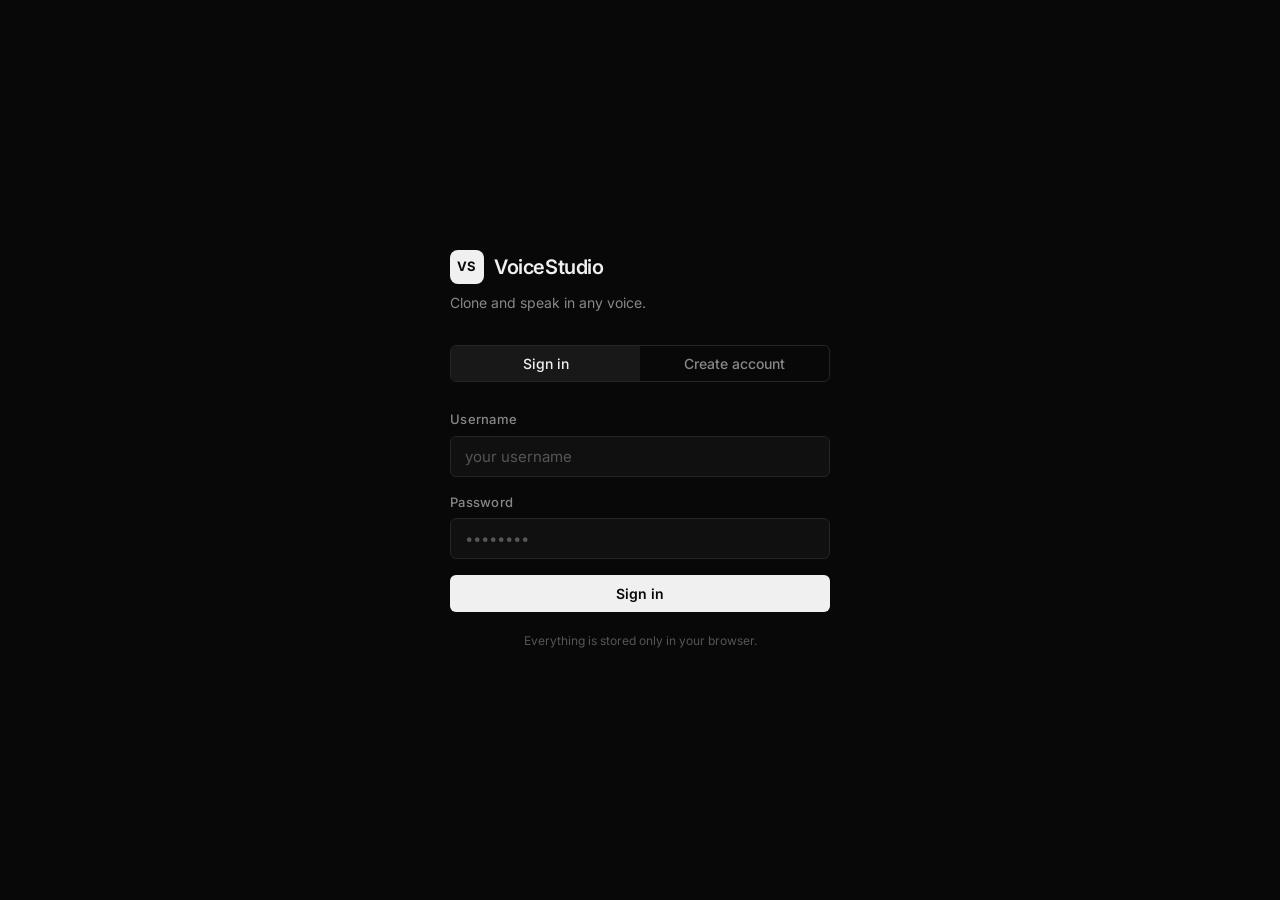
==== index.html @ bd41e468 "Rewrite as zero-install static site (pure browser, no server) - Remove entire Python backend (Flask," ====
<!DOCTYPE html>
<html lang="en">
<head>
  <meta charset="UTF-8" />
  <meta name="viewport" content="width=device-width, initial-scale=1.0" />
  <title>VoiceStudio</title>
  <link rel="preconnect" href="https://fonts.googleapis.com" />
  <link href="https://fonts.googleapis.com/css2?family=Inter:wght@300;400;500;600&display=swap" rel="stylesheet" />
  <link rel="stylesheet" href="static/css/style.css" />
</head>
<body>

<!-- ── Auth ─────────────────────────────────────────────────────────────────── -->
<div id="view-auth" class="view active">
  <div class="auth-wrap">
    <div class="auth-logo">
      <span class="logo-mark">VS</span>
      <span class="logo-text">VoiceStudio</span>
    </div>
    <p class="auth-sub">Clone and speak in any voice.</p>
    <div class="tab-row">
      <button class="tab active" data-tab="login">Sign in</button>
      <button class="tab" data-tab="register">Create account</button>
    </div>
    <form id="form-auth" autocomplete="off" novalidate>
      <div class="field">
        <label for="auth-username">Username</label>
        <input id="auth-username" type="text" placeholder="your username" autocomplete="username" />
      </div>
      <div class="field">
        <label for="auth-password">Password</label>
        <input id="auth-password" type="password" placeholder="••••••••" autocomplete="current-password" />
      </div>
      <div id="auth-error" class="error-msg hidden"></div>
      <button type="submit" id="auth-submit" class="btn-primary full">Sign in</button>
    </form>
    <p class="auth-note">Everything is stored only in your browser.</p>
  </div>
</div>

<!-- ── Dashboard ─────────────────────────────────────────────────────────────── -->
<div id="view-dashboard" class="view">
  <header class="app-header">
    <div class="header-logo">
      <span class="logo-mark">VS</span>
      <span class="logo-text">VoiceStudio</span>
    </div>
    <div class="header-right">
      <span id="header-username" class="header-user"></span>
      <button id="btn-settings" class="btn-icon" title="API Keys">
        <svg viewBox="0 0 24 24" fill="none" stroke="currentColor" stroke-width="1.5">
          <circle cx="12" cy="12" r="3"/>
          <path d="M19.4 15a1.65 1.65 0 0 0 .33 1.82l.06.06a2 2 0 0 1-2.83 2.83l-.06-.06a1.65 1.65 0 0 0-1.82-.33 1.65 1.65 0 0 0-1 1.51V21a2 2 0 0 1-4 0v-.09A1.65 1.65 0 0 0 9 19.4a1.65 1.65 0 0 0-1.82.33l-.06.06a2 2 0 0 1-2.83-2.83l.06-.06A1.65 1.65 0 0 0 4.68 15a1.65 1.65 0 0 0-1.51-1H3a2 2 0 0 1 0-4h.09A1.65 1.65 0 0 0 4.6 9a1.65 1.65 0 0 0-.33-1.82l-.06-.06a2 2 0 0 1 2.83-2.83l.06.06A1.65 1.65 0 0 0 9 4.68a1.65 1.65 0 0 0 1-1.51V3a2 2 0 0 1 4 0v.09a1.65 1.65 0 0 0 1 1.51 1.65 1.65 0 0 0 1.82-.33l.06-.06a2 2 0 0 1 2.83 2.83l-.06.06A1.65 1.65 0 0 0 19.4 9a1.65 1.65 0 0 0 1.51 1H21a2 2 0 0 1 0 4h-.09a1.65 1.65 0 0 0-1.51 1z"/>
        </svg>
      </button>
      <button id="btn-logout" class="btn-ghost">Sign out</button>
    </div>
  </header>
  <main class="dashboard-main">
    <div class="section-header">
      <h1>Your Voices</h1>
      <div id="provider-badges" class="provider-badges"></div>
    </div>
    <div id="no-keys-banner" class="no-keys-banner hidden">
      No API keys set up yet. <button id="btn-banner-settings" class="inline-link">Add keys →</button>
    </div>
    <div id="voice-grid" class="voice-grid"></div>
  </main>
</div>

<!-- ── Settings ───────────────────────────────────────────────────────────────── -->
<div id="view-settings" class="view">
  <header class="app-header">
    <button id="settings-back" class="btn-icon">
      <svg viewBox="0 0 24 24" fill="none" stroke="currentColor" stroke-width="2">
        <polyline points="15 18 9 12 15 6"/>
      </svg>
    </button>
    <div class="header-title">
      <span class="view-title">API Keys</span>
      <span class="view-subtitle">Stored locally in your browser only</span>
    </div>
  </header>
  <main class="settings-main">
    <p class="settings-intro">Add keys for as many providers as you like. Synthesis rotates between them automatically so free tiers last much longer. All free tiers — no card needed to start.</p>

    <div class="settings-section">
      <div class="settings-provider-head">
        <div>
          <h3>ElevenLabs</h3>
          <p class="settings-free">10,000 characters / month free</p>
        </div>
        <a href="https://elevenlabs.io" target="_blank" rel="noopener" class="settings-signup">Sign up free →</a>
      </div>
      <div class="field">
        <label>API Key <span class="key-path">Profile → API Keys</span></label>
        <div class="key-row">
          <input type="password" id="key-elevenlabs" placeholder="sk_…" autocomplete="off" />
          <button class="btn-reveal" data-for="key-elevenlabs">Show</button>
        </div>
      </div>
    </div>

    <div class="settings-section">
      <div class="settings-provider-head">
        <div>
          <h3>Play.ht</h3>
          <p class="settings-free">12,500 words / month free</p>
        </div>
        <a href="https://play.ht" target="_blank" rel="noopener" class="settings-signup">Sign up free →</a>
      </div>
      <div class="field">
        <label>Secret Key <span class="key-path">Dashboard → API Access</span></label>
        <div class="key-row">
          <input type="password" id="key-playht-secret" placeholder="your secret key" autocomplete="off" />
          <button class="btn-reveal" data-for="key-playht-secret">Show</button>
        </div>
      </div>
      <div class="field">
        <label>User ID</label>
        <input type="text" id="key-playht-user" placeholder="your user id" autocomplete="off" />
      </div>
    </div>

    <div class="settings-section">
      <div class="settings-provider-head">
        <div>
          <h3>Cartesia</h3>
          <p class="settings-free">$5 credit / month free</p>
        </div>
        <a href="https://cartesia.ai" target="_blank" rel="noopener" class="settings-signup">Sign up free →</a>
      </div>
      <div class="field">
        <label>API Key <span class="key-path">Dashboard → API Keys</span></label>
        <div class="key-row">
          <input type="password" id="key-cartesia" placeholder="your api key" autocomplete="off" />
          <button class="btn-reveal" data-for="key-cartesia">Show</button>
        </div>
      </div>
    </div>

    <div class="settings-section">
      <div class="settings-provider-head">
        <div>
          <h3>LMNT</h3>
          <p class="settings-free">500 utterances / month free</p>
        </div>
        <a href="https://lmnt.com" target="_blank" rel="noopener" class="settings-signup">Sign up free →</a>
      </div>
      <div class="field">
        <label>API Key <span class="key-path">Dashboard → API Key</span></label>
        <div class="key-row">
          <input type="password" id="key-lmnt" placeholder="your api key" autocomplete="off" />
          <button class="btn-reveal" data-for="key-lmnt">Show</button>
        </div>
      </div>
    </div>

    <button id="btn-save-keys" class="btn-primary large">Save Keys</button>
  </main>
</div>

<!-- ── Create voice modal ─────────────────────────────────────────────────────── -->
<div id="modal-create" class="modal-overlay hidden">
  <div class="modal-box">
    <h2>New Voice</h2>
    <p class="modal-sub">Give your voice a name and choose how to train it.</p>
    <div class="field">
      <label for="new-voice-name">Voice name</label>
      <input id="new-voice-name" type="text" placeholder="e.g. My Voice, John, Narrator…" maxlength="100" />
    </div>
    <div class="source-grid">
      <button class="source-btn active" data-source="microphone">
        <svg viewBox="0 0 24 24" fill="none" stroke="currentColor" stroke-width="1.5">
          <path d="M12 1a3 3 0 0 0-3 3v8a3 3 0 0 0 6 0V4a3 3 0 0 0-3-3z"/>
          <path d="M19 10v2a7 7 0 0 1-14 0v-2M12 19v4M8 23h8"/>
        </svg>
        <span>Microphone</span>
        <small>Record yourself</small>
      </button>
      <button class="source-btn" data-source="upload">
        <svg viewBox="0 0 24 24" fill="none" stroke="currentColor" stroke-width="1.5">
          <path d="M21 15v4a2 2 0 0 1-2 2H5a2 2 0 0 1-2-2v-4"/>
          <polyline points="17 8 12 3 7 8"/><line x1="12" y1="3" x2="12" y2="15"/>
        </svg>
        <span>Upload File</span>
        <small>MP3, WAV, M4A…</small>
      </button>
      <button class="source-btn" data-source="youtube">
        <svg viewBox="0 0 24 24" fill="none" stroke="currentColor" stroke-width="1.5">
          <rect x="2" y="7" width="20" height="15" rx="2" ry="2"/>
          <polyline points="17 2 12 7 7 2"/>
        </svg>
        <span>YouTube</span>
        <small>Paste a URL</small>
      </button>
    </div>
    <div id="panel-upload" class="source-panel hidden">
      <label class="file-drop">
        <input type="file" id="upload-file-input" accept="audio/*,video/*" />
        <span>Drop audio file here or click to browse</span>
      </label>
    </div>
    <div id="panel-youtube" class="source-panel hidden">
      <div class="field">
        <label for="yt-url">YouTube URL</label>
        <input id="yt-url" type="url" placeholder="https://youtube.com/watch?v=…" />
      </div>
    </div>
    <div id="create-error" class="error-msg hidden"></div>
    <div class="modal-actions">
      <button id="btn-create-cancel" class="btn-ghost">Cancel</button>
      <button id="btn-create-confirm" class="btn-primary">Create &amp; Train</button>
    </div>
  </div>
</div>

<!-- ── Train view ─────────────────────────────────────────────────────────────── -->
<div id="view-train" class="view">
  <header class="app-header">
    <button id="train-back" class="btn-icon">
      <svg viewBox="0 0 24 24" fill="none" stroke="currentColor" stroke-width="2">
        <polyline points="15 18 9 12 15 6"/>
      </svg>
    </button>
    <div class="header-title">
      <span id="train-voice-name" class="view-title"></span>
      <span id="train-mode-label" class="view-subtitle"></span>
    </div>
    <button id="btn-train-done" class="btn-ghost hidden">Done improving</button>
  </header>
  <main class="train-main">
    <div id="train-intro" class="train-intro">
      <h2>Read each sentence aloud</h2>
      <p>Speak naturally at a comfortable pace. The more clearly you read, the better your voice will sound.</p>
      <button id="btn-start-train" class="btn-primary large">Start Recording</button>
    </div>
    <div id="train-session" class="hidden">
      <div class="train-progress-row">
        <span id="train-counter" class="train-counter"></span>
        <div class="progress-bar-wrap">
          <div id="train-progress" class="progress-bar-fill"></div>
        </div>
      </div>
      <div class="sentence-card">
        <p id="train-sentence" class="sentence-text"></p>
      </div>
      <canvas id="waveform-canvas" class="waveform" width="600" height="80"></canvas>
      <div class="record-controls">
        <button id="btn-record" class="record-btn">
          <span class="record-icon"></span>
        </button>
        <span id="record-label" class="record-label">Press to record</span>
      </div>
      <div class="train-nav">
        <button id="btn-skip" class="btn-ghost small">Skip</button>
        <div id="train-quality" class="quality-badge"></div>
      </div>
    </div>
    <div id="train-complete" class="train-complete hidden">
      <div class="complete-icon">✓</div>
      <h2>Voice ready</h2>
      <p id="train-complete-sub"></p>
      <div class="complete-actions">
        <button id="btn-go-speak" class="btn-primary large">Start Speaking</button>
        <button id="btn-continue-from-complete" class="btn-ghost">Keep improving</button>
      </div>
    </div>
  </main>
</div>

<!-- ── Speak view ─────────────────────────────────────────────────────────────── -->
<div id="view-speak" class="view">
  <header class="app-header">
    <button id="speak-back" class="btn-icon">
      <svg viewBox="0 0 24 24" fill="none" stroke="currentColor" stroke-width="2">
        <polyline points="15 18 9 12 15 6"/>
      </svg>
    </button>
    <div class="header-title">
      <span id="speak-voice-name" class="view-title"></span>
      <span id="speak-voice-stats" class="view-subtitle"></span>
    </div>
    <button id="btn-continue-training" class="btn-ghost small">Continue training</button>
  </header>
  <main class="speak-main">
    <div class="speak-form">
      <label for="speak-text" class="speak-label">What should this voice say?</label>
      <textarea id="speak-text" class="speak-textarea" placeholder="Type anything here…" maxlength="1500" rows="6"></textarea>
      <div class="speak-meta">
        <span id="char-count" class="char-count">0 / 1500</span>
      </div>
    </div>
    <div id="speak-error" class="error-msg hidden"></div>
    <button id="btn-generate" class="btn-primary large">
      <span id="generate-label">Generate Speech</span>
      <span id="generate-spinner" class="spinner hidden"></span>
    </button>
    <div id="audio-section" class="audio-section hidden">
      <audio id="audio-player" controls></audio>
      <button id="btn-download" class="btn-ghost small">
        <svg viewBox="0 0 24 24" fill="none" stroke="currentColor" stroke-width="1.5" width="16" height="16">
          <path d="M21 15v4a2 2 0 0 1-2 2H5a2 2 0 0 1-2-2v-4"/>
          <polyline points="7 10 12 15 17 10"/>
          <line x1="12" y1="15" x2="12" y2="3"/>
        </svg>
        Save audio
      </button>
    </div>
  </main>
</div>

<!-- ── Toast ─────────────────────────────────────────────────────────────────── -->
<div id="toast" class="toast hidden"></div>

<script src="static/js/app.js"></script>
</body>
</html>
---- static/css/style.css ----
/* ── Reset & base ──────────────────────────────────────────────────────────── */
*, *::before, *::after { box-sizing: border-box; margin: 0; padding: 0; }

:root {
  --bg:        #080808;
  --bg-2:      #101010;
  --bg-3:      #181818;
  --bg-4:      #202020;
  --border:    #252525;
  --border-2:  #333333;
  --text:      #f0f0f0;
  --text-2:    #888888;
  --text-3:    #555555;
  --accent:    #ffffff;
  --danger:    #ff4d4d;
  --success:   #3ddc84;
  --warn:      #f5a623;
  --radius:    10px;
  --radius-sm: 6px;
  --shadow:    0 4px 24px rgba(0,0,0,.5);
  --font: 'Inter', system-ui, -apple-system, sans-serif;
}

html, body {
  height: 100%;
  background: var(--bg);
  color: var(--text);
  font-family: var(--font);
  font-size: 15px;
  line-height: 1.5;
  -webkit-font-smoothing: antialiased;
}

/* ── Views ─────────────────────────────────────────────────────────────────── */
.view { display: none; min-height: 100vh; animation: fade-in .2s ease; }
.view.active { display: flex; flex-direction: column; }

@keyframes fade-in {
  from { opacity: 0; transform: translateY(6px); }
  to   { opacity: 1; transform: none; }
}

/* ── Auth ─────────────────────────────────────────────────────────────────── */
#view-auth { align-items: center; justify-content: center; padding: 24px; }

.auth-wrap { width: 100%; max-width: 380px; }

.auth-logo {
  display: flex; align-items: center; gap: 10px; margin-bottom: 8px;
}
.logo-mark {
  display: inline-flex; align-items: center; justify-content: center;
  width: 34px; height: 34px; background: var(--text); color: var(--bg);
  font-weight: 700; font-size: 13px; border-radius: 8px; letter-spacing: .04em;
}
.logo-text { font-size: 20px; font-weight: 600; letter-spacing: -.02em; }
.auth-sub  { color: var(--text-2); font-size: 14px; margin-bottom: 32px; }
.auth-note { font-size: 12px; color: var(--text-3); text-align: center; margin-top: 20px; }

.tab-row {
  display: flex; border: 1px solid var(--border); border-radius: var(--radius-sm);
  overflow: hidden; margin-bottom: 28px;
}
.tab {
  flex: 1; padding: 9px 0; background: transparent; border: none;
  color: var(--text-2); font-family: var(--font); font-size: 14px; font-weight: 500;
  cursor: pointer; transition: background .15s, color .15s;
}
.tab.active { background: var(--bg-3); color: var(--text); }
.tab:hover:not(.active) { background: var(--bg-2); }

/* ── Fields ────────────────────────────────────────────────────────────────── */
.field { display: flex; flex-direction: column; gap: 6px; margin-bottom: 16px; }

.field label {
  font-size: 13px; font-weight: 500; color: var(--text-2); letter-spacing: .02em;
}

input[type="text"], input[type="password"], input[type="url"], textarea {
  background: var(--bg-2); border: 1px solid var(--border); border-radius: var(--radius-sm);
  color: var(--text); font-family: var(--font); font-size: 15px;
  padding: 10px 14px; outline: none; transition: border-color .15s; width: 100%;
}
input:focus, textarea:focus { border-color: var(--border-2); }
input::placeholder, textarea::placeholder { color: var(--text-3); }

/* ── Buttons ────────────────────────────────────────────────────────────────── */
.btn-primary {
  display: inline-flex; align-items: center; justify-content: center; gap: 8px;
  background: var(--text); color: var(--bg); border: none; border-radius: var(--radius-sm);
  font-family: var(--font); font-size: 14px; font-weight: 600; padding: 10px 22px;
  cursor: pointer; transition: opacity .15s, transform .1s; letter-spacing: .01em;
}
.btn-primary:hover  { opacity: .88; }
.btn-primary:active { transform: scale(.98); }
.btn-primary.full   { width: 100%; }
.btn-primary.large  { padding: 13px 32px; font-size: 15px; border-radius: var(--radius); }
.btn-primary:disabled { opacity: .4; cursor: not-allowed; transform: none; }

.btn-ghost {
  display: inline-flex; align-items: center; gap: 6px;
  background: transparent; border: 1px solid var(--border);
  border-radius: var(--radius-sm); color: var(--text-2);
  font-family: var(--font); font-size: 14px; font-weight: 500;
  padding: 8px 16px; cursor: pointer; transition: border-color .15s, color .15s;
}
.btn-ghost:hover { border-color: var(--border-2); color: var(--text); }
.btn-ghost.small  { padding: 6px 12px; font-size: 13px; }

.btn-icon {
  background: transparent; border: none; color: var(--text-2); cursor: pointer;
  padding: 6px; border-radius: var(--radius-sm); display: flex; align-items: center;
  transition: color .15s;
}
.btn-icon:hover { color: var(--text); }
.btn-icon svg { width: 20px; height: 20px; }

.inline-link {
  background: none; border: none; color: var(--text); font-size: inherit;
  cursor: pointer; text-decoration: underline; padding: 0;
}

/* ── Errors ─────────────────────────────────────────────────────────────────── */
.error-msg {
  background: rgba(255,77,77,.1); border: 1px solid rgba(255,77,77,.25);
  border-radius: var(--radius-sm); color: var(--danger);
  font-size: 13px; padding: 10px 14px; margin-bottom: 14px;
}
.hidden { display: none !important; }

/* ── App header ─────────────────────────────────────────────────────────────── */
.app-header {
  display: flex; align-items: center; gap: 12px; padding: 16px 28px;
  border-bottom: 1px solid var(--border); background: var(--bg);
  position: sticky; top: 0; z-index: 10;
}
.header-logo { display: flex; align-items: center; gap: 8px; flex: 1; }
.header-right { display: flex; align-items: center; gap: 14px; }
.header-user  { font-size: 13px; color: var(--text-2); }
.header-title { flex: 1; display: flex; flex-direction: column; gap: 2px; }
.view-title    { font-size: 15px; font-weight: 600; }
.view-subtitle { font-size: 12px; color: var(--text-2); }

/* ── Dashboard ─────────────────────────────────────────────────────────────── */
.dashboard-main { flex: 1; padding: 40px 28px; max-width: 1000px; margin: 0 auto; width: 100%; }

.section-header { display: flex; align-items: center; gap: 14px; margin-bottom: 16px; }
.section-header h1 { font-size: 22px; font-weight: 600; letter-spacing: -.02em; }

.provider-badges { display: flex; gap: 6px; flex-wrap: wrap; }
.provider-badge {
  font-size: 11px; padding: 3px 8px; border-radius: 100px; font-weight: 500;
  background: rgba(61,220,132,.08); color: var(--success);
  border: 1px solid rgba(61,220,132,.2);
}

.no-keys-banner {
  background: rgba(245,166,35,.08); border: 1px solid rgba(245,166,35,.2);
  border-radius: var(--radius); padding: 12px 18px;
  font-size: 14px; color: var(--warn); margin-bottom: 24px;
}

/* ── Voice grid ─────────────────────────────────────────────────────────────── */
.voice-grid { display: grid; grid-template-columns: repeat(auto-fill, minmax(220px, 1fr)); gap: 16px; }

.voice-card {
  background: var(--bg-2); border: 1px solid var(--border); border-radius: var(--radius);
  padding: 22px 20px 18px; cursor: pointer; transition: border-color .15s, transform .15s;
  display: flex; flex-direction: column; gap: 8px; position: relative; user-select: none;
}
.voice-card:hover { border-color: var(--border-2); transform: translateY(-2px); }
.voice-card:active { transform: translateY(0); }

.voice-card-icon {
  width: 36px; height: 36px; background: var(--bg-3); border-radius: 8px;
  display: flex; align-items: center; justify-content: center; margin-bottom: 4px;
}
.voice-card-icon svg { width: 18px; height: 18px; color: var(--text-2); }

.voice-card-name {
  font-size: 15px; font-weight: 600;
  white-space: nowrap; overflow: hidden; text-overflow: ellipsis;
}
.voice-card-meta { font-size: 12px; color: var(--text-2); display: flex; gap: 8px; flex-wrap: wrap; }
.voice-card-status { font-size: 11px; font-weight: 500; display: inline-flex; align-items: center; gap: 4px; margin-top: auto; }
.voice-card-status.ready   { color: var(--success); }
.voice-card-status.pending { color: var(--warn); }

.voice-card-del {
  position: absolute; top: 12px; right: 12px; opacity: 0;
  background: transparent; border: none; color: var(--text-3);
  cursor: pointer; padding: 4px; border-radius: 4px;
  transition: opacity .15s, color .15s; line-height: 0;
}
.voice-card:hover .voice-card-del { opacity: 1; }
.voice-card-del:hover { color: var(--danger); }
.voice-card-del svg { width: 14px; height: 14px; }

.voice-card-new {
  border-style: dashed; align-items: center; justify-content: center; min-height: 140px; gap: 10px;
}
.voice-card-new svg   { width: 24px; height: 24px; color: var(--text-3); }
.voice-card-new span  { font-size: 14px; color: var(--text-2); font-weight: 500; }

/* ── Modal ──────────────────────────────────────────────────────────────────── */
.modal-overlay {
  position: fixed; inset: 0; background: rgba(0,0,0,.75);
  display: flex; align-items: center; justify-content: center;
  z-index: 100; padding: 20px; backdrop-filter: blur(4px); animation: fade-in .15s ease;
}
.modal-box {
  background: var(--bg-2); border: 1px solid var(--border); border-radius: 14px;
  padding: 28px; width: 100%; max-width: 460px; box-shadow: var(--shadow);
}
.modal-box h2 { font-size: 18px; font-weight: 600; margin-bottom: 6px; }
.modal-sub { font-size: 13px; color: var(--text-2); margin-bottom: 24px; }

.source-grid { display: grid; grid-template-columns: repeat(3, 1fr); gap: 10px; margin-bottom: 20px; }
.source-btn {
  display: flex; flex-direction: column; align-items: center; gap: 6px;
  background: var(--bg-3); border: 1.5px solid var(--border); border-radius: var(--radius);
  padding: 16px 10px 14px; cursor: pointer; transition: border-color .15s, background .15s;
  color: var(--text-2); font-family: var(--font); text-align: center;
}
.source-btn svg   { width: 22px; height: 22px; }
.source-btn span  { font-size: 13px; font-weight: 600; color: var(--text); }
.source-btn small { font-size: 11px; }
.source-btn:hover  { border-color: var(--border-2); background: var(--bg-4); }
.source-btn.active { border-color: var(--text); color: var(--text); }

.source-panel { margin-bottom: 16px; }

.file-drop {
  display: flex; align-items: center; justify-content: center;
  border: 1.5px dashed var(--border); border-radius: var(--radius);
  padding: 28px; cursor: pointer; transition: border-color .15s;
  font-size: 13px; color: var(--text-2); text-align: center;
}
.file-drop:hover { border-color: var(--border-2); color: var(--text); }
.file-drop input { display: none; }

.modal-actions { display: flex; gap: 10px; justify-content: flex-end; margin-top: 4px; }

/* ── Settings ────────────────────────────────────────────────────────────────── */
.settings-main { flex: 1; padding: 32px 28px; max-width: 600px; margin: 0 auto; width: 100%; }

.settings-intro { font-size: 14px; color: var(--text-2); margin-bottom: 28px; line-height: 1.6; }

.settings-section {
  background: var(--bg-2); border: 1px solid var(--border);
  border-radius: var(--radius); padding: 22px; margin-bottom: 16px;
}
.settings-provider-head {
  display: flex; align-items: flex-start; justify-content: space-between; margin-bottom: 16px;
}
.settings-provider-head h3 { font-size: 15px; font-weight: 600; }
.settings-free { font-size: 12px; color: var(--success); margin-top: 2px; }
.settings-signup {
  font-size: 12px; color: var(--text-2); text-decoration: none;
  border: 1px solid var(--border); border-radius: var(--radius-sm);
  padding: 4px 10px; transition: color .15s, border-color .15s; white-space: nowrap;
}
.settings-signup:hover { color: var(--text); border-color: var(--border-2); }

.key-path { font-weight: 400; color: var(--text-3); font-size: 11px; margin-left: 6px; }

.key-row { display: flex; gap: 8px; }
.key-row input { flex: 1; }
.btn-reveal {
  background: var(--bg-3); border: 1px solid var(--border); border-radius: var(--radius-sm);
  color: var(--text-2); font-family: var(--font); font-size: 12px;
  padding: 0 14px; cursor: pointer; white-space: nowrap; transition: color .15s;
}
.btn-reveal:hover { color: var(--text); }

/* ── Train ───────────────────────────────────────────────────────────────────── */
.train-main {
  flex: 1; display: flex; flex-direction: column; align-items: center;
  padding: 48px 28px; max-width: 640px; margin: 0 auto; width: 100%;
}
.train-intro { text-align: center; display: flex; flex-direction: column; align-items: center; gap: 14px; }
.train-intro h2 { font-size: 22px; font-weight: 600; }
.train-intro p  { font-size: 15px; color: var(--text-2); max-width: 400px; }

#train-session { width: 100%; display: flex; flex-direction: column; align-items: center; gap: 24px; }

.train-progress-row { width: 100%; display: flex; flex-direction: column; gap: 8px; }
.train-counter { font-size: 13px; color: var(--text-2); font-weight: 500; }
.progress-bar-wrap { width: 100%; height: 3px; background: var(--bg-3); border-radius: 99px; overflow: hidden; }
.progress-bar-fill { height: 100%; background: var(--text); border-radius: 99px; width: 0; transition: width .4s ease; }

.sentence-card {
  width: 100%; background: var(--bg-2); border: 1px solid var(--border);
  border-radius: var(--radius); padding: 28px 32px; min-height: 100px;
  display: flex; align-items: center; justify-content: center;
}
.sentence-text { font-size: 20px; font-weight: 400; line-height: 1.55; text-align: center; letter-spacing: -.01em; }

.waveform {
  width: 100%; max-width: 560px; height: 80px; border-radius: var(--radius-sm);
  background: var(--bg-2); border: 1px solid var(--border);
}

.record-controls { display: flex; flex-direction: column; align-items: center; gap: 12px; }

.record-btn {
  width: 72px; height: 72px; border-radius: 50%;
  background: var(--bg-3); border: 2px solid var(--border-2); cursor: pointer;
  display: flex; align-items: center; justify-content: center;
  transition: border-color .15s, background .15s, transform .1s; position: relative;
}
.record-btn:hover  { border-color: var(--text-2); background: var(--bg-4); }
.record-btn:active { transform: scale(.94); }
.record-btn.recording {
  border-color: var(--danger); background: rgba(255,77,77,.12);
  animation: pulse-record 1.4s ease-in-out infinite;
}
@keyframes pulse-record {
  0%, 100% { box-shadow: 0 0 0 0 rgba(255,77,77,.3); }
  50%       { box-shadow: 0 0 0 12px rgba(255,77,77,0); }
}
.record-icon {
  width: 20px; height: 20px; border-radius: 50%; background: var(--text-2);
  transition: background .15s, border-radius .2s;
}
.record-btn.recording .record-icon {
  background: var(--danger); border-radius: 4px; width: 18px; height: 18px;
}
.record-label { font-size: 13px; color: var(--text-2); transition: color .15s; }
.record-btn.recording + .record-label { color: var(--danger); }

.train-nav { width: 100%; display: flex; justify-content: space-between; align-items: center; }

.quality-badge { font-size: 12px; font-weight: 500; padding: 4px 10px; border-radius: 100px; border: 1px solid transparent; }
.quality-badge.q0 { color: var(--text-3); }
.quality-badge.q1 { color: var(--warn);    background: rgba(245,166,35,.08);  border-color: rgba(245,166,35,.2); }
.quality-badge.q2 { color: var(--success); background: rgba(61,220,132,.08); border-color: rgba(61,220,132,.2); }
.quality-badge.q3 { color: var(--success); background: rgba(61,220,132,.12); border-color: rgba(61,220,132,.3); }

.train-complete { text-align: center; display: flex; flex-direction: column; align-items: center; gap: 16px; }
.complete-icon {
  width: 64px; height: 64px; border-radius: 50%;
  background: rgba(61,220,132,.12); border: 1.5px solid rgba(61,220,132,.3);
  display: flex; align-items: center; justify-content: center;
  font-size: 26px; color: var(--success); margin-bottom: 4px;
}
.train-complete h2 { font-size: 22px; font-weight: 600; }
.train-complete p  { font-size: 14px; color: var(--text-2); max-width: 360px; }
.complete-actions  { display: flex; flex-direction: column; align-items: center; gap: 12px; margin-top: 8px; }

/* ── Speak ───────────────────────────────────────────────────────────────────── */
.speak-main {
  flex: 1; display: flex; flex-direction: column; align-items: center;
  gap: 20px; padding: 40px 28px; max-width: 680px; margin: 0 auto; width: 100%;
}
.speak-form { width: 100%; display: flex; flex-direction: column; gap: 8px; }
.speak-label { font-size: 13px; color: var(--text-2); font-weight: 500; }
.speak-textarea { resize: vertical; min-height: 150px; font-size: 16px; line-height: 1.6; }
.speak-meta    { display: flex; justify-content: flex-end; }
.char-count    { font-size: 12px; color: var(--text-3); }

.audio-section {
  width: 100%; background: var(--bg-2); border: 1px solid var(--border);
  border-radius: var(--radius); padding: 20px;
  display: flex; flex-direction: column; gap: 14px; align-items: flex-start;
}
audio { width: 100%; height: 40px; border-radius: 6px; outline: none; }

/* ── Spinner ─────────────────────────────────────────────────────────────────── */
.spinner {
  width: 16px; height: 16px; border: 2px solid rgba(0,0,0,.2);
  border-top-color: var(--bg); border-radius: 50%;
  animation: spin .7s linear infinite; flex-shrink: 0;
}
@keyframes spin { to { transform: rotate(360deg); } }

/* ── Toast ──────────────────────────────────────────────────────────────────── */
.toast {
  position: fixed; bottom: 28px; left: 50%;
  transform: translateX(-50%) translateY(12px);
  background: var(--bg-3); border: 1px solid var(--border-2);
  border-radius: 8px; padding: 10px 20px; font-size: 14px; color: var(--text);
  box-shadow: var(--shadow); z-index: 200; opacity: 0;
  transition: opacity .2s, transform .2s; pointer-events: none; white-space: nowrap;
}
.toast.show { opacity: 1; transform: translateX(-50%) translateY(0); }

/* ── Responsive ─────────────────────────────────────────────────────────────── */
@media (max-width: 520px) {
  .app-header { padding: 12px 16px; }
  .dashboard-main, .train-main, .speak-main, .settings-main { padding: 28px 16px; }
  .source-grid { grid-template-columns: 1fr; }
  .sentence-text { font-size: 17px; }
  .voice-grid { grid-template-columns: 1fr 1fr; }
  .settings-provider-head { flex-direction: column; gap: 10px; }
}
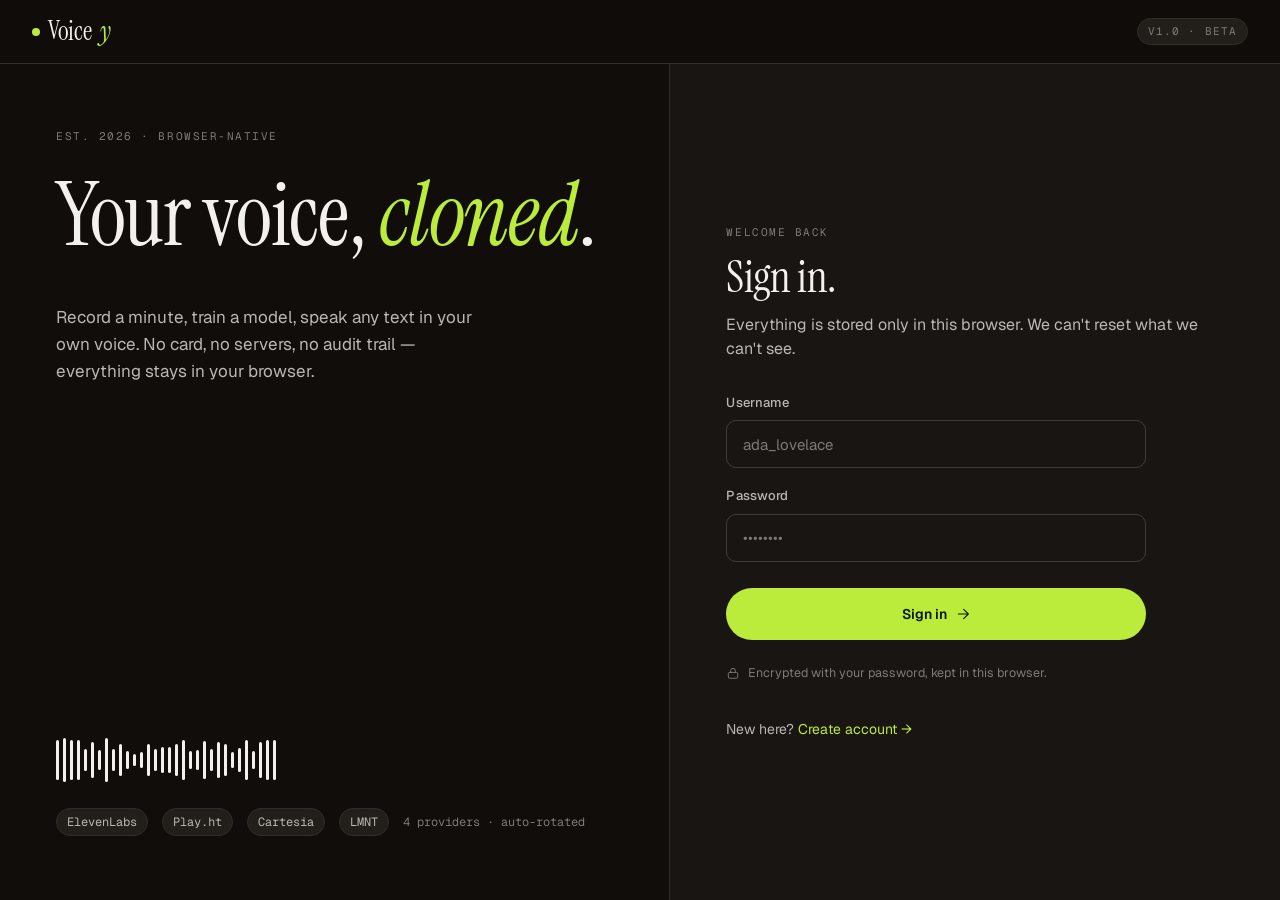
==== commit d16f7cdb: "Implement Voicey design system — new visual identity - Full CSS rewrite: oklch warm-dark palette, In" ====
--- a/index.html
+++ b/index.html
@@ -3,314 +3,381 @@
 <head>
   <meta charset="UTF-8" />
   <meta name="viewport" content="width=device-width, initial-scale=1.0" />
-  <title>VoiceStudio</title>
+  <title>Voicey — clone &amp; speak in any voice</title>
   <link rel="preconnect" href="https://fonts.googleapis.com" />
-  <link href="https://fonts.googleapis.com/css2?family=Inter:wght@300;400;500;600&display=swap" rel="stylesheet" />
+  <link rel="preconnect" href="https://fonts.gstatic.com" crossorigin />
+  <link href="https://fonts.googleapis.com/css2?family=Instrument+Serif:ital@0;1&family=Geist:wght@300;400;500;600;700&family=Geist+Mono:wght@400;500&display=swap" rel="stylesheet" />
   <link rel="stylesheet" href="static/css/style.css" />
 </head>
-<body>
-
-<!-- ── Auth ─────────────────────────────────────────────────────────────────── -->
-<div id="view-auth" class="view active">
-  <div class="auth-wrap">
-    <div class="auth-logo">
-      <span class="logo-mark">VS</span>
-      <span class="logo-text">VoiceStudio</span>
-    </div>
-    <p class="auth-sub">Clone and speak in any voice.</p>
-    <div class="tab-row">
-      <button class="tab active" data-tab="login">Sign in</button>
-      <button class="tab" data-tab="register">Create account</button>
-    </div>
-    <form id="form-auth" autocomplete="off" novalidate>
-      <div class="field">
-        <label for="auth-username">Username</label>
-        <input id="auth-username" type="text" placeholder="your username" autocomplete="username" />
-      </div>
-      <div class="field">
-        <label for="auth-password">Password</label>
-        <input id="auth-password" type="password" placeholder="••••••••" autocomplete="current-password" />
-      </div>
-      <div id="auth-error" class="error-msg hidden"></div>
-      <button type="submit" id="auth-submit" class="btn-primary full">Sign in</button>
-    </form>
-    <p class="auth-note">Everything is stored only in your browser.</p>
+<body class="app" id="app-root">
+
+<!-- Grain overlay (shown when signed in) -->
+<div id="app-grain" class="hero-grain" aria-hidden></div>
+
+<!-- Nav (always visible) -->
+<nav class="nav" id="app-nav">
+  <div class="brand">
+    <span class="dot"></span>
+    Voice<em>y</em>
+  </div>
+  <div class="nav-meta" id="nav-meta">
+    <span class="pill">v1.0 · BETA</span>
+  </div>
+</nav>
+
+<!-- Main content -->
+<div class="content" id="app-content">
+
+  <!-- ── Auth ──────────────────────────────────────────────────────────────── -->
+  <div id="view-auth" class="view active stage">
+    <div class="auth">
+      <div class="auth-art">
+        <div>
+          <div class="eyebrow" style="margin-bottom:24px">EST. 2026 · BROWSER-NATIVE</div>
+          <h2 class="display" style="font-size:clamp(52px,7vw,88px);margin:0 0 36px;max-width:540px;line-height:1.05">
+            Your voice, <em style="color:var(--accent)">cloned</em>.
+          </h2>
+          <p class="muted" style="max-width:440px;font-size:17px;line-height:1.6">
+            Record a minute, train a model, speak any text in your own voice. No card, no servers, no audit trail — everything stays in your browser.
+          </p>
+        </div>
+        <div style="display:flex;flex-direction:column;gap:24px">
+          <div id="auth-waveform" style="color:var(--accent)"></div>
+          <div class="row" style="gap:14px;flex-wrap:wrap">
+            <span class="chip">ElevenLabs</span>
+            <span class="chip">Play.ht</span>
+            <span class="chip">Cartesia</span>
+            <span class="chip">LMNT</span>
+            <span class="dim mono" style="font-size:12px">4 providers · auto-rotated</span>
+          </div>
+        </div>
+      </div>
+
+      <div class="auth-form">
+        <div class="eyebrow" style="margin-bottom:12px" id="auth-eyebrow">WELCOME BACK</div>
+        <h3 class="display" style="font-size:44px;margin:0 0 8px" id="auth-heading">Sign in.</h3>
+        <p class="muted" style="margin:0 0 32px" id="auth-sub">Everything is stored only in this browser. We can't reset what we can't see.</p>
+
+        <form id="form-auth" autocomplete="off" novalidate style="display:flex;flex-direction:column;gap:18px;max-width:420px">
+          <div class="field">
+            <label for="auth-username">Username</label>
+            <input id="auth-username" class="input" placeholder="ada_lovelace" autocomplete="username" />
+          </div>
+          <div class="field">
+            <label for="auth-password">Password</label>
+            <input id="auth-password" type="password" class="input" placeholder="••••••••" autocomplete="current-password" />
+          </div>
+          <div id="auth-error" class="error-msg hidden"></div>
+          <button type="submit" id="auth-submit" class="btn primary" style="margin-top:8px;height:52px;justify-content:center">
+            Sign in
+            <svg width="16" height="16" viewBox="0 0 24 24" fill="none" stroke="currentColor" stroke-width="1.6" stroke-linecap="round" stroke-linejoin="round"><path d="M5 12h14M13 5l7 7-7 7"/></svg>
+          </button>
+          <div class="row" style="margin-top:6px;gap:8px">
+            <svg width="14" height="14" viewBox="0 0 24 24" fill="none" stroke="currentColor" stroke-width="1.6" stroke-linecap="round" stroke-linejoin="round" style="color:var(--ink-low)"><rect x="4" y="11" width="16" height="10" rx="2"/><path d="M8 11V8a4 4 0 0 1 8 0v3"/></svg>
+            <span class="dim" style="font-size:12.5px">Encrypted with your password, kept in this browser.</span>
+          </div>
+        </form>
+
+        <div style="margin-top:36px;font-size:14px" id="auth-mode-switch">
+          <span class="muted">New here? <a class="link" id="auth-toggle" href="#">Create account →</a></span>
+        </div>
+      </div>
+    </div>
+  </div>
+
+  <!-- ── Dashboard ─────────────────────────────────────────────────────────── -->
+  <div id="view-dashboard" class="view stage">
+    <div class="container">
+      <div class="between" style="align-items:flex-end;margin-bottom:24px;gap:24px">
+        <div>
+          <div class="eyebrow" style="margin-bottom:10px">YOUR LIBRARY</div>
+          <h1 class="display" style="font-size:56px;margin:0" id="dash-heading">Your voices.</h1>
+          <p class="muted" id="dash-sub" style="margin:12px 0 0;max-width:540px"></p>
+        </div>
+        <div class="row" style="gap:12px;flex-shrink:0">
+          <button class="btn" id="btn-open-keys">
+            <svg width="16" height="16" viewBox="0 0 24 24" fill="none" stroke="currentColor" stroke-width="1.6" stroke-linecap="round" stroke-linejoin="round"><circle cx="8" cy="14" r="4"/><path d="M11 11l9-9M16 6l3 3"/></svg>
+            <span id="keys-btn-label">Add keys</span>
+          </button>
+          <button class="btn primary" id="btn-new-voice">
+            <svg width="16" height="16" viewBox="0 0 24 24" fill="none" stroke="currentColor" stroke-width="1.6" stroke-linecap="round"><path d="M12 5v14M5 12h14"/></svg>
+            New voice
+          </button>
+        </div>
+      </div>
+
+      <div id="dash-key-banner" class="card hidden" style="margin-bottom:24px;display:flex;align-items:center;gap:20px;border-color:color-mix(in oklch, var(--accent) 30%, var(--line));background:color-mix(in oklch, var(--accent) 6%, var(--bg-2))">
+        <div style="width:44px;height:44px;border-radius:999px;background:color-mix(in oklch, var(--accent) 22%, transparent);color:var(--accent);display:flex;align-items:center;justify-content:center;flex-shrink:0">
+          <svg width="20" height="20" viewBox="0 0 24 24" fill="none" stroke="currentColor" stroke-width="1.6" stroke-linecap="round" stroke-linejoin="round"><circle cx="8" cy="14" r="4"/><path d="M11 11l9-9M16 6l3 3"/></svg>
+        </div>
+        <div class="grow">
+          <div style="font-weight:600;margin-bottom:2px">Add a TTS provider key to speak.</div>
+          <div class="muted" style="font-size:13.5px">All four providers offer free tiers — no card needed. Voicey rotates between them so you stay free for longer.</div>
+        </div>
+        <button class="btn primary small" id="btn-banner-keys">Add keys →</button>
+      </div>
+
+      <div id="voice-grid" class="voices-grid"></div>
+
+      <div style="margin-top:64px;display:grid;grid-template-columns:repeat(3,1fr);gap:24px;padding-top:32px;border-top:1px solid var(--line)">
+        <div>
+          <div class="mono" style="color:var(--accent);font-size:13px;margin-bottom:8px">01</div>
+          <div class="display" style="font-size:24px;margin-bottom:6px">Capture</div>
+          <div class="muted" style="font-size:14px;max-width:300px">60–90 seconds of clean speech. Mic, file, or a YouTube link.</div>
+        </div>
+        <div>
+          <div class="mono" style="color:var(--accent);font-size:13px;margin-bottom:8px">02</div>
+          <div class="display" style="font-size:24px;margin-bottom:6px">Refine</div>
+          <div class="muted" style="font-size:14px;max-width:300px">Read short prompts back. Each pass sharpens the model.</div>
+        </div>
+        <div>
+          <div class="mono" style="color:var(--accent);font-size:13px;margin-bottom:8px">03</div>
+          <div class="display" style="font-size:24px;margin-bottom:6px">Speak</div>
+          <div class="muted" style="font-size:14px;max-width:300px">Type anything up to 1,500 chars. Pick a voice. Generate.</div>
+        </div>
+      </div>
+    </div>
+  </div>
+
+  <!-- ── New Voice ─────────────────────────────────────────────────────────── -->
+  <div id="view-new" class="view stage">
+    <div class="container" style="max-width:880px">
+      <div class="between" style="margin-bottom:32px">
+        <button class="btn ghost" id="btn-new-back">
+          <svg width="16" height="16" viewBox="0 0 24 24" fill="none" stroke="currentColor" stroke-width="1.6" stroke-linecap="round" stroke-linejoin="round"><path d="M19 12H5M11 5l-7 7 7 7"/></svg>
+          Back
+        </button>
+        <div class="eyebrow">STEP 1 OF 3 · CAPTURE</div>
+        <div class="dots"><i data-on></i><i></i><i></i></div>
+      </div>
+
+      <h1 class="display" style="font-size:64px;margin:0 0 14px">New voice.</h1>
+      <p class="muted" style="margin:0 0 36px;max-width:520px;font-size:16px">
+        Give it a name, then drop in a clean minute of audio. Speech only — music and background chatter make for muddy clones.
+      </p>
+
+      <div class="field" style="margin-bottom:32px;max-width:480px">
+        <label for="new-voice-name">Voice name</label>
+        <input id="new-voice-name" class="input" placeholder="My speaking voice" maxlength="100" />
+      </div>
+
+      <div class="eyebrow" style="margin-bottom:12px">SOURCE</div>
+      <div class="tabs" style="margin-bottom:20px" id="new-source-tabs">
+        <button class="on" data-src="mic">
+          <svg width="14" height="14" viewBox="0 0 24 24" fill="none" stroke="currentColor" stroke-width="1.6" stroke-linecap="round" stroke-linejoin="round" style="margin-right:6px;vertical-align:-2px"><rect x="9" y="3" width="6" height="12" rx="3"/><path d="M5 11a7 7 0 0 0 14 0"/><path d="M12 18v3"/></svg>
+          Microphone
+        </button>
+        <button data-src="upload">
+          <svg width="14" height="14" viewBox="0 0 24 24" fill="none" stroke="currentColor" stroke-width="1.6" stroke-linecap="round" stroke-linejoin="round" style="margin-right:6px;vertical-align:-2px"><path d="M12 16V4"/><path d="M7 9l5-5 5 5"/><path d="M4 20h16"/></svg>
+          Upload file
+        </button>
+        <button data-src="yt">
+          <svg width="14" height="14" viewBox="0 0 24 24" fill="none" stroke="currentColor" stroke-width="1.6" stroke-linecap="round" stroke-linejoin="round" style="margin-right:6px;vertical-align:-2px"><rect x="3" y="6" width="18" height="12" rx="3"/><path d="M11 9.5l4 2.5-4 2.5z" fill="currentColor"/></svg>
+          YouTube
+        </button>
+      </div>
+
+      <div id="new-src-mic" class="rec-card">
+        <button class="rec-btn" id="new-rec-btn">
+          <svg width="36" height="36" viewBox="0 0 24 24" fill="none" stroke="currentColor" stroke-width="1.6" stroke-linecap="round" stroke-linejoin="round"><rect x="9" y="3" width="6" height="12" rx="3"/><path d="M5 11a7 7 0 0 0 14 0"/><path d="M12 18v3"/></svg>
+        </button>
+        <div style="text-align:center">
+          <div class="display" style="font-size:28px;margin-bottom:6px" id="new-rec-label">Tap to record</div>
+          <div class="mono dim" style="font-size:14px"><span id="new-rec-timer">0:00</span> · target 60–90s</div>
+        </div>
+        <div id="new-rec-waveform" style="height:48px;color:var(--accent);width:100%;max-width:420px"></div>
+        <div class="row hidden" id="new-rec-dot-row" style="color:var(--danger)">
+          <span class="rec-dot"></span>
+          <span class="mono" style="font-size:12px;text-transform:uppercase;letter-spacing:.1em">REC</span>
+        </div>
+        <button class="btn small ghost hidden" id="new-rec-redo">Re-record</button>
+      </div>
+
+      <div id="new-src-upload" class="drop hidden">
+        <label style="display:flex;flex-direction:column;align-items:center;gap:12px;cursor:pointer">
+          <svg width="28" height="28" viewBox="0 0 24 24" fill="none" stroke="currentColor" stroke-width="1.6" stroke-linecap="round" stroke-linejoin="round" style="color:var(--ink-mid)"><path d="M12 16V4"/><path d="M7 9l5-5 5 5"/><path d="M4 20h16"/></svg>
+          <div class="display" style="font-size:24px" id="upload-label">Drop an audio file here</div>
+          <div class="muted" id="upload-sub">or click to browse · MP3, WAV, M4A · up to 50 MB</div>
+          <input type="file" id="upload-file-input" accept="audio/*,video/*" style="display:none" />
+        </label>
+      </div>
+
+      <div id="new-src-yt" class="card hidden">
+        <div class="field">
+          <label for="yt-url">YouTube URL</label>
+          <input id="yt-url" class="input mono" placeholder="https://youtube.com/watch?v=…" />
+        </div>
+        <div class="muted" style="font-size:13px;margin-top:12px;display:flex;align-items:center;gap:8px">
+          <svg width="14" height="14" viewBox="0 0 24 24" fill="currentColor" style="color:var(--accent)"><path d="M12 2l1.8 5.4L19 9l-5.2 1.6L12 16l-1.8-5.4L5 9l5.2-1.6z"/><path d="M19 14l.8 2.4L22 17l-2.2.6L19 20l-.8-2.4L16 17l2.2-.6z"/></svg>
+          We'll strip music and pull only the clearest 90 seconds of speech.
+        </div>
+      </div>
+
+      <div id="new-error" class="error-msg hidden"></div>
+
+      <div class="between" style="margin-top:40px">
+        <button class="btn ghost" id="btn-new-cancel">Cancel</button>
+        <button class="btn primary" id="btn-new-create" disabled style="opacity:0.4">
+          Create &amp; train
+          <svg width="16" height="16" viewBox="0 0 24 24" fill="none" stroke="currentColor" stroke-width="1.6" stroke-linecap="round" stroke-linejoin="round"><path d="M5 12h14M13 5l7 7-7 7"/></svg>
+        </button>
+      </div>
+    </div>
+  </div>
+
+  <!-- ── Training ──────────────────────────────────────────────────────────── -->
+  <div id="view-train" class="view stage">
+    <div class="container" style="max-width:920px">
+      <div class="between" style="margin-bottom:32px">
+        <button class="btn ghost" id="btn-train-done">Done improving</button>
+        <div class="eyebrow" id="train-step-eyebrow">STEP 2 OF 3 · REFINE</div>
+        <div class="dots" id="train-dots">
+          <i data-done></i><i data-on></i><i></i>
+        </div>
+      </div>
+
+      <div class="row" style="gap:14px;margin-bottom:14px">
+        <span class="chip accent" id="train-chip"></span>
+        <span class="dim mono" style="font-size:12px" id="train-counter"></span>
+      </div>
+
+      <h1 class="display" style="font-size:48px;margin:0 0 36px;max-width:720px">Read each sentence aloud.</h1>
+
+      <div class="prompt-card">
+        <div class="eyebrow" style="margin-bottom:18px" id="train-prompt-num">PROMPT 01</div>
+        <p class="display" id="train-sentence" style="font-size:36px;line-height:1.2;margin:0 0 36px;font-style:italic"></p>
+        <div class="between">
+          <div class="row" style="gap:14px">
+            <button class="rec-btn" id="btn-record" style="width:64px;height:64px">
+              <svg id="rec-btn-icon" width="22" height="22" viewBox="0 0 24 24" fill="none" stroke="currentColor" stroke-width="1.6" stroke-linecap="round" stroke-linejoin="round"><rect x="9" y="3" width="6" height="12" rx="3"/><path d="M5 11a7 7 0 0 0 14 0"/><path d="M12 18v3"/></svg>
+            </button>
+            <div>
+              <div style="font-weight:500" id="rec-state-label">Start recording</div>
+              <div class="mono dim" style="font-size:12px">Speak naturally at a comfortable pace.</div>
+            </div>
+          </div>
+          <div id="train-waveform" style="height:36px;width:140px;color:var(--accent)"></div>
+        </div>
+      </div>
+
+      <div class="between" style="margin-top:28px">
+        <button class="btn ghost" id="btn-skip">Skip</button>
+        <button class="btn primary" id="btn-next-sentence" disabled style="opacity:0.4">
+          Next sentence
+          <svg width="16" height="16" viewBox="0 0 24 24" fill="none" stroke="currentColor" stroke-width="1.6" stroke-linecap="round" stroke-linejoin="round"><path d="M5 12h14M13 5l7 7-7 7"/></svg>
+        </button>
+      </div>
+    </div>
+  </div>
+
+  <!-- ── Speak ─────────────────────────────────────────────────────────────── -->
+  <div id="view-speak" class="view stage">
+    <div class="container" style="max-width:920px">
+      <div class="between" style="margin-bottom:32px">
+        <button class="btn ghost" id="speak-back">
+          <svg width="16" height="16" viewBox="0 0 24 24" fill="none" stroke="currentColor" stroke-width="1.6" stroke-linecap="round" stroke-linejoin="round"><path d="M19 12H5M11 5l-7 7 7 7"/></svg>
+          Library
+        </button>
+        <div class="eyebrow">STEP 3 OF 3 · SPEAK</div>
+        <div class="dots"><i data-done></i><i data-done></i><i data-on></i></div>
+      </div>
+
+      <div class="row" style="gap:14px;margin-bottom:16px">
+        <span class="chip accent">Voice ready</span>
+        <span class="dim mono" style="font-size:12px" id="speak-provider-info">via ElevenLabs · rotated</span>
+      </div>
+
+      <h1 class="display" style="font-size:64px;margin:0 0 6px" id="speak-voice-name"></h1>
+      <p class="muted" style="margin:0 0 32px;font-size:17px">Type below and I'll speak it back in your voice.</p>
+
+      <div class="field" style="margin-bottom:14px">
+        <div class="between">
+          <label for="speak-text">Script</label>
+          <span class="dim mono" style="font-size:11px" id="char-count">0 / 1500</span>
+        </div>
+        <textarea id="speak-text" class="textarea" maxlength="1500"
+          style="min-height:160px;font-size:17px;line-height:1.5"
+          placeholder="Welcome back. The studio is open, and your voice is ready when you are."></textarea>
+      </div>
+
+      <div id="speak-error" class="error-msg hidden"></div>
+
+      <div class="between" style="margin-bottom:24px">
+        <button class="btn small" id="btn-keep-improving">
+          <svg width="14" height="14" viewBox="0 0 24 24" fill="currentColor"><path d="M12 2l1.8 5.4L19 9l-5.2 1.6L12 16l-1.8-5.4L5 9l5.2-1.6z"/><path d="M19 14l.8 2.4L22 17l-2.2.6L19 20l-.8-2.4L16 17l2.2-.6z"/></svg>
+          Keep improving
+        </button>
+        <button class="btn primary" id="btn-generate">
+          <span id="generate-label">Generate speech</span>
+          <span id="generate-spinner" class="spinner hidden"></span>
+          <svg id="generate-icon" width="16" height="16" viewBox="0 0 24 24" fill="none" stroke="currentColor" stroke-width="1.6" stroke-linecap="round" stroke-linejoin="round"><path d="M3 10v4"/><path d="M7 7v10"/><path d="M11 4v16"/><path d="M15 8v8"/><path d="M19 10v4"/></svg>
+        </button>
+      </div>
+
+      <div id="audio-card" class="card hidden">
+        <div class="between" style="margin-bottom:16px">
+          <div class="eyebrow">OUTPUT</div>
+          <div class="dim mono" style="font-size:11px" id="audio-meta">Routing through fastest provider…</div>
+        </div>
+        <div id="audio-waveform-wrap" style="height:64px;color:var(--accent);margin-bottom:4px"></div>
+        <div id="audio-player-wrap" class="hidden">
+          <div class="player">
+            <button class="btn icon primary" style="width:44px;height:44px;border-radius:999px" id="play-btn">
+              <svg width="16" height="16" viewBox="0 0 24 24" fill="currentColor"><path d="M8 5v14l11-7z"/></svg>
+            </button>
+            <audio id="audio-player" style="display:none"></audio>
+            <div id="player-wave" style="flex:1;height:36px;color:var(--accent)"></div>
+            <div class="mono dim" style="font-size:12px" id="player-time">0:00</div>
+          </div>
+          <div class="between" style="margin-top:16px">
+            <div class="dim" style="font-size:13px" id="audio-cost"></div>
+            <div class="row" style="gap:8px">
+              <button class="btn small ghost" id="btn-download">
+                <svg width="14" height="14" viewBox="0 0 24 24" fill="none" stroke="currentColor" stroke-width="1.6" stroke-linecap="round" stroke-linejoin="round"><path d="M12 4v12M7 11l5 5 5-5"/><path d="M4 20h16"/></svg>
+                Download
+              </button>
+              <button class="btn small" id="btn-save-lib">Save to library</button>
+            </div>
+          </div>
+        </div>
+      </div>
+    </div>
+  </div>
+
+</div><!-- /app-content -->
+
+<!-- ── Keys Sheet ─────────────────────────────────────────────────────────── -->
+<div id="keys-sheet" class="sheet-overlay hidden">
+  <div class="sheet">
+    <div class="between" style="padding:22px 28px;border-bottom:1px solid var(--line)">
+      <div>
+        <div class="eyebrow">SETTINGS</div>
+        <div class="display" style="font-size:30px;margin-top:4px">API keys</div>
+      </div>
+      <button class="btn icon ghost" id="btn-close-keys">
+        <svg width="18" height="18" viewBox="0 0 24 24" fill="none" stroke="currentColor" stroke-width="1.6" stroke-linecap="round"><path d="M6 6l12 12M18 6L6 18"/></svg>
+      </button>
+    </div>
+    <div style="padding:22px 28px;border-bottom:1px solid var(--line);display:flex;align-items:center;gap:16px">
+      <svg width="18" height="18" viewBox="0 0 24 24" fill="none" stroke="currentColor" stroke-width="1.6" stroke-linecap="round" stroke-linejoin="round" style="color:var(--accent);flex-shrink:0"><rect x="4" y="11" width="16" height="10" rx="2"/><path d="M8 11V8a4 4 0 0 1 8 0v3"/></svg>
+      <div class="grow">
+        <div style="font-weight:500">Stored locally in your browser, encrypted with your password.</div>
+        <div class="muted" style="font-size:13px">Add as many as you like — Voicey rotates between them so free tiers last longer.</div>
+      </div>
+      <div class="chip accent" id="keys-count-chip">0/4 added</div>
+    </div>
+    <div style="flex:1;overflow:auto;padding:22px 28px" id="keys-list-wrap"></div>
+    <div class="between" style="padding:18px 28px;border-top:1px solid var(--line)">
+      <button class="btn ghost" id="btn-keys-cancel">Cancel</button>
+      <button class="btn primary" id="btn-keys-save">
+        Save keys
+        <svg width="16" height="16" viewBox="0 0 24 24" fill="none" stroke="currentColor" stroke-width="2" stroke-linecap="round" stroke-linejoin="round"><path d="M4 12l5 5L20 6"/></svg>
+      </button>
+    </div>
   </div>
 </div>
 
-<!-- ── Dashboard ─────────────────────────────────────────────────────────────── -->
-<div id="view-dashboard" class="view">
-  <header class="app-header">
-    <div class="header-logo">
-      <span class="logo-mark">VS</span>
-      <span class="logo-text">VoiceStudio</span>
-    </div>
-    <div class="header-right">
-      <span id="header-username" class="header-user"></span>
-      <button id="btn-settings" class="btn-icon" title="API Keys">
-        <svg viewBox="0 0 24 24" fill="none" stroke="currentColor" stroke-width="1.5">
-          <circle cx="12" cy="12" r="3"/>
-          <path d="M19.4 15a1.65 1.65 0 0 0 .33 1.82l.06.06a2 2 0 0 1-2.83 2.83l-.06-.06a1.65 1.65 0 0 0-1.82-.33 1.65 1.65 0 0 0-1 1.51V21a2 2 0 0 1-4 0v-.09A1.65 1.65 0 0 0 9 19.4a1.65 1.65 0 0 0-1.82.33l-.06.06a2 2 0 0 1-2.83-2.83l.06-.06A1.65 1.65 0 0 0 4.68 15a1.65 1.65 0 0 0-1.51-1H3a2 2 0 0 1 0-4h.09A1.65 1.65 0 0 0 4.6 9a1.65 1.65 0 0 0-.33-1.82l-.06-.06a2 2 0 0 1 2.83-2.83l.06.06A1.65 1.65 0 0 0 9 4.68a1.65 1.65 0 0 0 1-1.51V3a2 2 0 0 1 4 0v.09a1.65 1.65 0 0 0 1 1.51 1.65 1.65 0 0 0 1.82-.33l.06-.06a2 2 0 0 1 2.83 2.83l-.06.06A1.65 1.65 0 0 0 19.4 9a1.65 1.65 0 0 0 1.51 1H21a2 2 0 0 1 0 4h-.09a1.65 1.65 0 0 0-1.51 1z"/>
-        </svg>
-      </button>
-      <button id="btn-logout" class="btn-ghost">Sign out</button>
-    </div>
-  </header>
-  <main class="dashboard-main">
-    <div class="section-header">
-      <h1>Your Voices</h1>
-      <div id="provider-badges" class="provider-badges"></div>
-    </div>
-    <div id="no-keys-banner" class="no-keys-banner hidden">
-      No API keys set up yet. <button id="btn-banner-settings" class="inline-link">Add keys →</button>
-    </div>
-    <div id="voice-grid" class="voice-grid"></div>
-  </main>
-</div>
-
-<!-- ── Settings ───────────────────────────────────────────────────────────────── -->
-<div id="view-settings" class="view">
-  <header class="app-header">
-    <button id="settings-back" class="btn-icon">
-      <svg viewBox="0 0 24 24" fill="none" stroke="currentColor" stroke-width="2">
-        <polyline points="15 18 9 12 15 6"/>
-      </svg>
-    </button>
-    <div class="header-title">
-      <span class="view-title">API Keys</span>
-      <span class="view-subtitle">Stored locally in your browser only</span>
-    </div>
-  </header>
-  <main class="settings-main">
-    <p class="settings-intro">Add keys for as many providers as you like. Synthesis rotates between them automatically so free tiers last much longer. All free tiers — no card needed to start.</p>
-
-    <div class="settings-section">
-      <div class="settings-provider-head">
-        <div>
-          <h3>ElevenLabs</h3>
-          <p class="settings-free">10,000 characters / month free</p>
-        </div>
-        <a href="https://elevenlabs.io" target="_blank" rel="noopener" class="settings-signup">Sign up free →</a>
-      </div>
-      <div class="field">
-        <label>API Key <span class="key-path">Profile → API Keys</span></label>
-        <div class="key-row">
-          <input type="password" id="key-elevenlabs" placeholder="sk_…" autocomplete="off" />
-          <button class="btn-reveal" data-for="key-elevenlabs">Show</button>
-        </div>
-      </div>
-    </div>
-
-    <div class="settings-section">
-      <div class="settings-provider-head">
-        <div>
-          <h3>Play.ht</h3>
-          <p class="settings-free">12,500 words / month free</p>
-        </div>
-        <a href="https://play.ht" target="_blank" rel="noopener" class="settings-signup">Sign up free →</a>
-      </div>
-      <div class="field">
-        <label>Secret Key <span class="key-path">Dashboard → API Access</span></label>
-        <div class="key-row">
-          <input type="password" id="key-playht-secret" placeholder="your secret key" autocomplete="off" />
-          <button class="btn-reveal" data-for="key-playht-secret">Show</button>
-        </div>
-      </div>
-      <div class="field">
-        <label>User ID</label>
-        <input type="text" id="key-playht-user" placeholder="your user id" autocomplete="off" />
-      </div>
-    </div>
-
-    <div class="settings-section">
-      <div class="settings-provider-head">
-        <div>
-          <h3>Cartesia</h3>
-          <p class="settings-free">$5 credit / month free</p>
-        </div>
-        <a href="https://cartesia.ai" target="_blank" rel="noopener" class="settings-signup">Sign up free →</a>
-      </div>
-      <div class="field">
-        <label>API Key <span class="key-path">Dashboard → API Keys</span></label>
-        <div class="key-row">
-          <input type="password" id="key-cartesia" placeholder="your api key" autocomplete="off" />
-          <button class="btn-reveal" data-for="key-cartesia">Show</button>
-        </div>
-      </div>
-    </div>
-
-    <div class="settings-section">
-      <div class="settings-provider-head">
-        <div>
-          <h3>LMNT</h3>
-          <p class="settings-free">500 utterances / month free</p>
-        </div>
-        <a href="https://lmnt.com" target="_blank" rel="noopener" class="settings-signup">Sign up free →</a>
-      </div>
-      <div class="field">
-        <label>API Key <span class="key-path">Dashboard → API Key</span></label>
-        <div class="key-row">
-          <input type="password" id="key-lmnt" placeholder="your api key" autocomplete="off" />
-          <button class="btn-reveal" data-for="key-lmnt">Show</button>
-        </div>
-      </div>
-    </div>
-
-    <button id="btn-save-keys" class="btn-primary large">Save Keys</button>
-  </main>
-</div>
-
-<!-- ── Create voice modal ─────────────────────────────────────────────────────── -->
-<div id="modal-create" class="modal-overlay hidden">
-  <div class="modal-box">
-    <h2>New Voice</h2>
-    <p class="modal-sub">Give your voice a name and choose how to train it.</p>
-    <div class="field">
-      <label for="new-voice-name">Voice name</label>
-      <input id="new-voice-name" type="text" placeholder="e.g. My Voice, John, Narrator…" maxlength="100" />
-    </div>
-    <div class="source-grid">
-      <button class="source-btn active" data-source="microphone">
-        <svg viewBox="0 0 24 24" fill="none" stroke="currentColor" stroke-width="1.5">
-          <path d="M12 1a3 3 0 0 0-3 3v8a3 3 0 0 0 6 0V4a3 3 0 0 0-3-3z"/>
-          <path d="M19 10v2a7 7 0 0 1-14 0v-2M12 19v4M8 23h8"/>
-        </svg>
-        <span>Microphone</span>
-        <small>Record yourself</small>
-      </button>
-      <button class="source-btn" data-source="upload">
-        <svg viewBox="0 0 24 24" fill="none" stroke="currentColor" stroke-width="1.5">
-          <path d="M21 15v4a2 2 0 0 1-2 2H5a2 2 0 0 1-2-2v-4"/>
-          <polyline points="17 8 12 3 7 8"/><line x1="12" y1="3" x2="12" y2="15"/>
-        </svg>
-        <span>Upload File</span>
-        <small>MP3, WAV, M4A…</small>
-      </button>
-      <button class="source-btn" data-source="youtube">
-        <svg viewBox="0 0 24 24" fill="none" stroke="currentColor" stroke-width="1.5">
-          <rect x="2" y="7" width="20" height="15" rx="2" ry="2"/>
-          <polyline points="17 2 12 7 7 2"/>
-        </svg>
-        <span>YouTube</span>
-        <small>Paste a URL</small>
-      </button>
-    </div>
-    <div id="panel-upload" class="source-panel hidden">
-      <label class="file-drop">
-        <input type="file" id="upload-file-input" accept="audio/*,video/*" />
-        <span>Drop audio file here or click to browse</span>
-      </label>
-    </div>
-    <div id="panel-youtube" class="source-panel hidden">
-      <div class="field">
-        <label for="yt-url">YouTube URL</label>
-        <input id="yt-url" type="url" placeholder="https://youtube.com/watch?v=…" />
-      </div>
-    </div>
-    <div id="create-error" class="error-msg hidden"></div>
-    <div class="modal-actions">
-      <button id="btn-create-cancel" class="btn-ghost">Cancel</button>
-      <button id="btn-create-confirm" class="btn-primary">Create &amp; Train</button>
-    </div>
-  </div>
-</div>
-
-<!-- ── Train view ─────────────────────────────────────────────────────────────── -->
-<div id="view-train" class="view">
-  <header class="app-header">
-    <button id="train-back" class="btn-icon">
-      <svg viewBox="0 0 24 24" fill="none" stroke="currentColor" stroke-width="2">
-        <polyline points="15 18 9 12 15 6"/>
-      </svg>
-    </button>
-    <div class="header-title">
-      <span id="train-voice-name" class="view-title"></span>
-      <span id="train-mode-label" class="view-subtitle"></span>
-    </div>
-    <button id="btn-train-done" class="btn-ghost hidden">Done improving</button>
-  </header>
-  <main class="train-main">
-    <div id="train-intro" class="train-intro">
-      <h2>Read each sentence aloud</h2>
-      <p>Speak naturally at a comfortable pace. The more clearly you read, the better your voice will sound.</p>
-      <button id="btn-start-train" class="btn-primary large">Start Recording</button>
-    </div>
-    <div id="train-session" class="hidden">
-      <div class="train-progress-row">
-        <span id="train-counter" class="train-counter"></span>
-        <div class="progress-bar-wrap">
-          <div id="train-progress" class="progress-bar-fill"></div>
-        </div>
-      </div>
-      <div class="sentence-card">
-        <p id="train-sentence" class="sentence-text"></p>
-      </div>
-      <canvas id="waveform-canvas" class="waveform" width="600" height="80"></canvas>
-      <div class="record-controls">
-        <button id="btn-record" class="record-btn">
-          <span class="record-icon"></span>
-        </button>
-        <span id="record-label" class="record-label">Press to record</span>
-      </div>
-      <div class="train-nav">
-        <button id="btn-skip" class="btn-ghost small">Skip</button>
-        <div id="train-quality" class="quality-badge"></div>
-      </div>
-    </div>
-    <div id="train-complete" class="train-complete hidden">
-      <div class="complete-icon">✓</div>
-      <h2>Voice ready</h2>
-      <p id="train-complete-sub"></p>
-      <div class="complete-actions">
-        <button id="btn-go-speak" class="btn-primary large">Start Speaking</button>
-        <button id="btn-continue-from-complete" class="btn-ghost">Keep improving</button>
-      </div>
-    </div>
-  </main>
-</div>
-
-<!-- ── Speak view ─────────────────────────────────────────────────────────────── -->
-<div id="view-speak" class="view">
-  <header class="app-header">
-    <button id="speak-back" class="btn-icon">
-      <svg viewBox="0 0 24 24" fill="none" stroke="currentColor" stroke-width="2">
-        <polyline points="15 18 9 12 15 6"/>
-      </svg>
-    </button>
-    <div class="header-title">
-      <span id="speak-voice-name" class="view-title"></span>
-      <span id="speak-voice-stats" class="view-subtitle"></span>
-    </div>
-    <button id="btn-continue-training" class="btn-ghost small">Continue training</button>
-  </header>
-  <main class="speak-main">
-    <div class="speak-form">
-      <label for="speak-text" class="speak-label">What should this voice say?</label>
-      <textarea id="speak-text" class="speak-textarea" placeholder="Type anything here…" maxlength="1500" rows="6"></textarea>
-      <div class="speak-meta">
-        <span id="char-count" class="char-count">0 / 1500</span>
-      </div>
-    </div>
-    <div id="speak-error" class="error-msg hidden"></div>
-    <button id="btn-generate" class="btn-primary large">
-      <span id="generate-label">Generate Speech</span>
-      <span id="generate-spinner" class="spinner hidden"></span>
-    </button>
-    <div id="audio-section" class="audio-section hidden">
-      <audio id="audio-player" controls></audio>
-      <button id="btn-download" class="btn-ghost small">
-        <svg viewBox="0 0 24 24" fill="none" stroke="currentColor" stroke-width="1.5" width="16" height="16">
-          <path d="M21 15v4a2 2 0 0 1-2 2H5a2 2 0 0 1-2-2v-4"/>
-          <polyline points="7 10 12 15 17 10"/>
-          <line x1="12" y1="15" x2="12" y2="3"/>
-        </svg>
-        Save audio
-      </button>
-    </div>
-  </main>
-</div>
-
-<!-- ── Toast ─────────────────────────────────────────────────────────────────── -->
+<!-- Toast -->
 <div id="toast" class="toast hidden"></div>
 
 <script src="static/js/app.js"></script>
--- a/static/css/style.css
+++ b/static/css/style.css
@@ -1,396 +1,598 @@
-/* ── Reset & base ──────────────────────────────────────────────────────────── */
+/* ── Reset & Fonts ──────────────────────────────────────────────────────────── */
 *, *::before, *::after { box-sizing: border-box; margin: 0; padding: 0; }
-
+html { font-size: 16px; -webkit-text-size-adjust: 100%; }
+body { background: var(--bg); color: var(--ink); font-family: var(--sans); line-height: 1.5; min-height: 100vh; }
+button { cursor: pointer; font-family: inherit; font-size: inherit; }
+input, textarea { font-family: inherit; font-size: inherit; }
+a { color: inherit; }
+svg { display: block; }
+
+/* ── Design tokens ──────────────────────────────────────────────────────────── */
 :root {
-  --bg:        #080808;
-  --bg-2:      #101010;
-  --bg-3:      #181818;
-  --bg-4:      #202020;
-  --border:    #252525;
-  --border-2:  #333333;
-  --text:      #f0f0f0;
-  --text-2:    #888888;
-  --text-3:    #555555;
-  --accent:    #ffffff;
-  --danger:    #ff4d4d;
-  --success:   #3ddc84;
-  --warn:      #f5a623;
-  --radius:    10px;
-  --radius-sm: 6px;
-  --shadow:    0 4px 24px rgba(0,0,0,.5);
-  --font: 'Inter', system-ui, -apple-system, sans-serif;
-}
-
-html, body {
+  --bg:         oklch(0.16 0.008 70);
+  --bg-2:       oklch(0.20 0.008 70);
+  --bg-3:       oklch(0.24 0.010 70);
+  --line:       oklch(0.30 0.010 70);
+  --line-2:     oklch(0.36 0.012 70);
+  --ink:        oklch(0.96 0.005 80);
+  --ink-mid:    oklch(0.78 0.008 75);
+  --ink-low:    oklch(0.58 0.010 70);
+  --accent:     oklch(0.88 0.20 124);
+  --accent-ink: oklch(0.18 0.05 130);
+  --danger:     oklch(0.72 0.16 28);
+  --radius:     14px;
+  --radius-sm:  10px;
+  --serif: "Instrument Serif", "Times New Roman", serif;
+  --sans:  "Geist", ui-sans-serif, system-ui, -apple-system, sans-serif;
+  --mono:  "Geist Mono", ui-monospace, "SF Mono", Menlo, monospace;
+}
+
+/* ── Animations ─────────────────────────────────────────────────────────────── */
+@keyframes wf {
+  0%, 100% { transform: scaleY(0.3); }
+  50%       { transform: scaleY(1); }
+}
+@keyframes pulse {
+  0%, 100% { opacity: 1; transform: scale(1); }
+  50%       { opacity: .55; transform: scale(.9); }
+}
+@keyframes slideIn {
+  from { opacity: 0; transform: translateY(16px); }
+  to   { opacity: 1; transform: translateY(0); }
+}
+@keyframes fadeIn {
+  from { opacity: 0; }
+  to   { opacity: 1; }
+}
+@keyframes sheetIn {
+  from { transform: translateX(100%); }
+  to   { transform: translateX(0); }
+}
+@keyframes spin { to { transform: rotate(360deg); } }
+
+/* ── Typography ─────────────────────────────────────────────────────────────── */
+.display {
+  font-family: var(--serif);
+  font-weight: 400;
+  letter-spacing: -0.015em;
+  line-height: 1.1;
+  padding-bottom: 0.08em;
+}
+.eyebrow {
+  font-family: var(--mono);
+  font-size: 11px;
+  text-transform: uppercase;
+  letter-spacing: 0.14em;
+  color: var(--ink-low);
+}
+.mono { font-family: var(--mono); }
+.muted { color: var(--ink-mid); }
+.dim { color: var(--ink-low); }
+.link { color: var(--accent); text-decoration: none; }
+.link:hover { text-decoration: underline; }
+
+/* ── Layout ──────────────────────────────────────────────────────────────────── */
+.view { display: none; }
+.view.active { display: block; animation: slideIn 0.28s ease; }
+.container { max-width: 1080px; margin: 0 auto; padding: 0 32px; }
+.row { display: flex; align-items: center; gap: 12px; }
+.between { display: flex; align-items: center; justify-content: space-between; }
+.grow { flex: 1; }
+.hidden { display: none !important; }
+
+/* ── Grain ───────────────────────────────────────────────────────────────────── */
+.hero-grain {
+  position: fixed;
+  inset: 0;
+  pointer-events: none;
+  opacity: 0;
+  mix-blend-mode: overlay;
+  z-index: 0;
+  transition: opacity 0.4s;
+  background-image: url("data:image/svg+xml;utf8,<svg xmlns='http://www.w3.org/2000/svg' width='200' height='200'><filter id='n'><feTurbulence type='fractalNoise' baseFrequency='0.75' numOctaves='4' stitchTiles='stitch'/></filter><rect width='200' height='200' filter='url(%23n)' opacity='1'/></svg>");
+}
+.hero-grain.on { opacity: 0.4; }
+
+/* ── Nav ─────────────────────────────────────────────────────────────────────── */
+.nav {
+  position: sticky;
+  top: 0;
+  z-index: 40;
+  display: flex;
+  align-items: center;
+  justify-content: space-between;
+  padding: 0 32px;
+  height: 64px;
+  background: color-mix(in oklch, var(--bg) 85%, transparent);
+  backdrop-filter: blur(12px);
+  border-bottom: 1px solid var(--line);
+}
+.brand {
+  font-family: var(--serif);
+  font-size: 26px;
+  letter-spacing: -0.01em;
+  display: flex;
+  align-items: center;
+  gap: 8px;
+  user-select: none;
+}
+.brand em { font-style: italic; color: var(--accent); }
+.brand .dot {
+  width: 8px;
+  height: 8px;
+  border-radius: 999px;
+  background: var(--accent);
+  flex-shrink: 0;
+}
+.nav-meta { display: flex; align-items: center; gap: 12px; }
+
+/* ── Content wrapper ─────────────────────────────────────────────────────────── */
+.content { position: relative; z-index: 1; }
+
+/* ── Pill / chip ─────────────────────────────────────────────────────────────── */
+.pill {
+  font-family: var(--mono);
+  font-size: 11px;
+  text-transform: uppercase;
+  letter-spacing: 0.1em;
+  padding: 4px 10px;
+  border-radius: 999px;
+  background: var(--bg-3);
+  border: 1px solid var(--line);
+  color: var(--ink-low);
+}
+.chip {
+  font-family: var(--mono);
+  font-size: 12px;
+  padding: 4px 10px;
+  border-radius: 999px;
+  background: var(--bg-3);
+  border: 1px solid var(--line);
+  color: var(--ink-mid);
+  white-space: nowrap;
+}
+.chip.accent {
+  background: color-mix(in oklch, var(--accent) 18%, transparent);
+  border-color: color-mix(in oklch, var(--accent) 35%, transparent);
+  color: var(--accent);
+}
+
+/* ── Buttons ─────────────────────────────────────────────────────────────────── */
+.btn {
+  display: inline-flex;
+  align-items: center;
+  gap: 8px;
+  height: 44px;
+  padding: 0 18px;
+  border-radius: 999px;
+  border: 1px solid var(--line-2);
+  background: var(--bg-2);
+  color: var(--ink-mid);
+  font-size: 14px;
+  font-weight: 500;
+  white-space: nowrap;
+  transition: background 0.15s, color 0.15s, border-color 0.15s, opacity 0.15s;
+  text-decoration: none;
+}
+.btn:hover:not(:disabled) { background: var(--bg-3); color: var(--ink); }
+.btn:disabled { opacity: 0.4; cursor: default; }
+.btn.primary {
+  background: var(--accent);
+  color: var(--accent-ink);
+  border-color: transparent;
+  font-weight: 600;
+}
+.btn.primary:hover:not(:disabled) { filter: brightness(1.08); }
+.btn.ghost {
+  background: transparent;
+  border-color: transparent;
+  color: var(--ink-low);
+}
+.btn.ghost:hover:not(:disabled) { background: var(--bg-2); color: var(--ink-mid); border-color: var(--line); }
+.btn.small { height: 36px; padding: 0 14px; font-size: 13px; }
+.btn.icon { padding: 0; justify-content: center; }
+
+/* ── Rec button ──────────────────────────────────────────────────────────────── */
+.rec-btn {
+  width: 96px;
+  height: 96px;
+  border-radius: 999px;
+  background: var(--accent);
+  color: var(--accent-ink);
+  border: none;
+  display: flex;
+  align-items: center;
+  justify-content: center;
+  flex-shrink: 0;
+  box-shadow: 0 10px 40px -10px color-mix(in oklch, var(--accent) 60%, transparent);
+  transition: background 0.2s, box-shadow 0.2s;
+}
+.rec-btn:hover { filter: brightness(1.08); }
+.rec-btn.recording {
+  background: var(--danger);
+  color: #fff;
+  box-shadow: 0 10px 40px -10px color-mix(in oklch, var(--danger) 60%, transparent);
+}
+
+/* ── Waveform bars ───────────────────────────────────────────────────────────── */
+.wf-bar {
+  animation: wf 1.1s ease-in-out infinite;
+  transform-origin: center;
+}
+.rec-dot {
+  width: 8px;
+  height: 8px;
+  border-radius: 999px;
+  background: var(--danger);
+  animation: pulse 1.1s ease-in-out infinite;
+  display: inline-block;
+}
+
+/* ── Step dots ───────────────────────────────────────────────────────────────── */
+.dots { display: flex; align-items: center; gap: 6px; }
+.dots i {
+  display: block;
+  width: 6px;
+  height: 6px;
+  border-radius: 999px;
+  background: var(--bg-3);
+  border: 1px solid var(--line-2);
+  font-style: normal;
+}
+.dots i[data-on]   { background: var(--accent); border-color: var(--accent); }
+.dots i[data-done] { background: var(--ink-mid); border-color: var(--ink-mid); }
+
+/* ── Tabs ────────────────────────────────────────────────────────────────────── */
+.tabs {
+  display: inline-flex;
+  padding: 4px;
+  border-radius: 999px;
+  border: 1px solid var(--line);
+  background: var(--bg-2);
+  gap: 2px;
+}
+.tabs button {
+  height: 36px;
+  padding: 0 16px;
+  border-radius: 999px;
+  border: none;
+  background: transparent;
+  color: var(--ink-low);
+  font-size: 13.5px;
+  font-weight: 500;
+  display: flex;
+  align-items: center;
+  transition: background 0.15s, color 0.15s;
+}
+.tabs button:hover { color: var(--ink-mid); }
+.tabs button.on {
+  background: var(--accent);
+  color: var(--accent-ink);
+  font-weight: 600;
+}
+
+/* ── Card ────────────────────────────────────────────────────────────────────── */
+.card {
+  background: var(--bg-2);
+  border: 1px solid var(--line);
+  border-radius: var(--radius);
+  padding: 24px;
+}
+
+/* ── Form elements ───────────────────────────────────────────────────────────── */
+.field { display: flex; flex-direction: column; gap: 8px; }
+.field label {
+  font-size: 13px;
+  font-weight: 500;
+  color: var(--ink-mid);
+  letter-spacing: 0.01em;
+}
+.input {
+  height: 48px;
+  padding: 0 16px;
+  border-radius: var(--radius-sm);
+  border: 1px solid var(--line-2);
+  background: var(--bg-2);
+  color: var(--ink);
+  font-size: 15px;
+  outline: none;
+  width: 100%;
+  transition: border-color 0.15s;
+}
+.input:focus { border-color: var(--accent); }
+.input::placeholder { color: var(--ink-low); }
+.textarea {
+  padding: 14px 16px;
+  border-radius: var(--radius);
+  border: 1px solid var(--line-2);
+  background: var(--bg-2);
+  color: var(--ink);
+  font-size: 15px;
+  resize: vertical;
+  outline: none;
+  width: 100%;
+  transition: border-color 0.15s;
+  line-height: 1.6;
+}
+.textarea:focus { border-color: var(--accent); }
+.textarea::placeholder { color: var(--ink-low); }
+
+.error-msg {
+  padding: 12px 16px;
+  border-radius: var(--radius-sm);
+  background: color-mix(in oklch, var(--danger) 12%, transparent);
+  border: 1px solid color-mix(in oklch, var(--danger) 30%, transparent);
+  color: var(--danger);
+  font-size: 13.5px;
+  line-height: 1.5;
+}
+
+/* ── Auth ────────────────────────────────────────────────────────────────────── */
+.auth {
+  display: grid;
+  grid-template-columns: 1.1fr 1fr;
+  min-height: calc(100vh - 64px);
+}
+.auth-art {
+  padding: 64px 56px;
+  background: var(--bg);
+  border-right: 1px solid var(--line);
+  display: flex;
+  flex-direction: column;
+  justify-content: space-between;
+  gap: 48px;
+}
+.auth-form {
+  padding: 64px 56px;
+  background: var(--bg-2);
+  display: flex;
+  flex-direction: column;
+  justify-content: center;
+}
+@media (max-width: 860px) {
+  .auth { grid-template-columns: 1fr; }
+  .auth-art { display: none; }
+  .auth-form { padding: 48px 32px; }
+}
+
+/* ── Dashboard ───────────────────────────────────────────────────────────────── */
+#view-dashboard { padding: 52px 0 80px; }
+
+.voices-grid {
+  display: grid;
+  grid-template-columns: repeat(auto-fill, minmax(280px, 1fr));
+  gap: 16px;
+  margin-bottom: 16px;
+}
+
+.voice-card {
+  background: var(--bg-2);
+  border: 1px solid var(--line);
+  border-radius: var(--radius);
+  padding: 24px;
+  cursor: pointer;
+  transition: border-color 0.2s, background 0.2s;
+  position: relative;
+  overflow: hidden;
+  display: flex;
+  flex-direction: column;
+  gap: 10px;
+  min-height: 160px;
+}
+.voice-card:hover { border-color: var(--line-2); background: var(--bg-3); }
+.voice-card-wave {
+  height: 44px;
+  color: var(--ink-low);
+}
+.voice-card-name {
+  font-family: var(--serif);
+  font-size: 22px;
+  font-weight: 400;
+  color: var(--ink);
+  letter-spacing: -0.01em;
+  line-height: 1.2;
+}
+.voice-card-meta {
+  font-family: var(--mono);
+  font-size: 12px;
+  color: var(--ink-low);
+  display: flex;
+  gap: 8px;
+}
+.voice-card-status {
+  font-family: var(--mono);
+  font-size: 11px;
+  text-transform: uppercase;
+  letter-spacing: 0.1em;
+  margin-top: auto;
+}
+.voice-card-status.ready { color: var(--accent); }
+.voice-card-status.pending { color: var(--ink-low); }
+.voice-card-del {
+  position: absolute;
+  top: 14px;
+  right: 14px;
+  width: 32px;
+  height: 32px;
+  border-radius: 999px;
+  background: transparent;
+  border: none;
+  color: var(--ink-low);
+  display: flex;
+  align-items: center;
+  justify-content: center;
+  opacity: 0;
+  transition: opacity 0.15s, background 0.15s, color 0.15s;
+}
+.voice-card:hover .voice-card-del { opacity: 1; }
+.voice-card-del:hover { background: color-mix(in oklch, var(--danger) 15%, transparent); color: var(--danger); }
+.voice-card-del svg { width: 14px; height: 14px; }
+
+/* ── New voice view ──────────────────────────────────────────────────────────── */
+#view-new { padding: 48px 0 80px; }
+
+.rec-card {
+  display: flex;
+  flex-direction: column;
+  align-items: center;
+  gap: 24px;
+  padding: 48px 32px;
+  background: var(--bg-2);
+  border: 1px solid var(--line);
+  border-radius: var(--radius);
+  text-align: center;
+}
+
+.drop {
+  padding: 48px 32px;
+  background: var(--bg-2);
+  border: 1.5px dashed var(--line-2);
+  border-radius: var(--radius);
+  text-align: center;
+  transition: border-color 0.15s, background 0.15s;
+}
+.drop:hover, .drop.drag-over {
+  border-color: var(--accent);
+  background: color-mix(in oklch, var(--accent) 5%, var(--bg-2));
+}
+
+/* ── Training view ───────────────────────────────────────────────────────────── */
+#view-train { padding: 48px 0 80px; }
+
+.prompt-card {
+  background: var(--bg-2);
+  border: 1px solid var(--line);
+  border-radius: var(--radius);
+  padding: 36px 40px;
+}
+
+/* ── Speak view ──────────────────────────────────────────────────────────────── */
+#view-speak { padding: 48px 0 80px; }
+
+.player {
+  display: flex;
+  align-items: center;
+  gap: 16px;
+}
+
+/* ── Keys sheet ──────────────────────────────────────────────────────────────── */
+.sheet-overlay {
+  position: fixed;
+  inset: 0;
+  background: rgba(0, 0, 0, 0.6);
+  backdrop-filter: blur(6px);
+  z-index: 50;
+  display: flex;
+  align-items: stretch;
+  justify-content: flex-end;
+  animation: fadeIn 0.2s ease;
+}
+.sheet {
+  width: min(600px, 100%);
   height: 100%;
   background: var(--bg);
-  color: var(--text);
-  font-family: var(--font);
+  border-left: 1px solid var(--line);
+  display: flex;
+  flex-direction: column;
+  overflow: hidden;
+  animation: sheetIn 0.3s cubic-bezier(0.16, 1, 0.3, 1);
+}
+
+/* Keys list rows */
+.key-row {
+  padding: 20px 0;
+  border-bottom: 1px solid var(--line);
+}
+.key-row:last-child { border-bottom: none; }
+.key-row-header {
+  display: flex;
+  align-items: flex-start;
+  justify-content: space-between;
+  margin-bottom: 10px;
+  gap: 12px;
+}
+.key-row-label {
+  font-weight: 600;
   font-size: 15px;
-  line-height: 1.5;
-  -webkit-font-smoothing: antialiased;
-}
-
-/* ── Views ─────────────────────────────────────────────────────────────────── */
-.view { display: none; min-height: 100vh; animation: fade-in .2s ease; }
-.view.active { display: flex; flex-direction: column; }
-
-@keyframes fade-in {
-  from { opacity: 0; transform: translateY(6px); }
-  to   { opacity: 1; transform: none; }
-}
-
-/* ── Auth ─────────────────────────────────────────────────────────────────── */
-#view-auth { align-items: center; justify-content: center; padding: 24px; }
-
-.auth-wrap { width: 100%; max-width: 380px; }
-
-.auth-logo {
-  display: flex; align-items: center; gap: 10px; margin-bottom: 8px;
-}
-.logo-mark {
-  display: inline-flex; align-items: center; justify-content: center;
-  width: 34px; height: 34px; background: var(--text); color: var(--bg);
-  font-weight: 700; font-size: 13px; border-radius: 8px; letter-spacing: .04em;
-}
-.logo-text { font-size: 20px; font-weight: 600; letter-spacing: -.02em; }
-.auth-sub  { color: var(--text-2); font-size: 14px; margin-bottom: 32px; }
-.auth-note { font-size: 12px; color: var(--text-3); text-align: center; margin-top: 20px; }
-
-.tab-row {
-  display: flex; border: 1px solid var(--border); border-radius: var(--radius-sm);
-  overflow: hidden; margin-bottom: 28px;
-}
-.tab {
-  flex: 1; padding: 9px 0; background: transparent; border: none;
-  color: var(--text-2); font-family: var(--font); font-size: 14px; font-weight: 500;
-  cursor: pointer; transition: background .15s, color .15s;
-}
-.tab.active { background: var(--bg-3); color: var(--text); }
-.tab:hover:not(.active) { background: var(--bg-2); }
-
-/* ── Fields ────────────────────────────────────────────────────────────────── */
-.field { display: flex; flex-direction: column; gap: 6px; margin-bottom: 16px; }
-
-.field label {
-  font-size: 13px; font-weight: 500; color: var(--text-2); letter-spacing: .02em;
-}
-
-input[type="text"], input[type="password"], input[type="url"], textarea {
-  background: var(--bg-2); border: 1px solid var(--border); border-radius: var(--radius-sm);
-  color: var(--text); font-family: var(--font); font-size: 15px;
-  padding: 10px 14px; outline: none; transition: border-color .15s; width: 100%;
-}
-input:focus, textarea:focus { border-color: var(--border-2); }
-input::placeholder, textarea::placeholder { color: var(--text-3); }
-
-/* ── Buttons ────────────────────────────────────────────────────────────────── */
-.btn-primary {
-  display: inline-flex; align-items: center; justify-content: center; gap: 8px;
-  background: var(--text); color: var(--bg); border: none; border-radius: var(--radius-sm);
-  font-family: var(--font); font-size: 14px; font-weight: 600; padding: 10px 22px;
-  cursor: pointer; transition: opacity .15s, transform .1s; letter-spacing: .01em;
-}
-.btn-primary:hover  { opacity: .88; }
-.btn-primary:active { transform: scale(.98); }
-.btn-primary.full   { width: 100%; }
-.btn-primary.large  { padding: 13px 32px; font-size: 15px; border-radius: var(--radius); }
-.btn-primary:disabled { opacity: .4; cursor: not-allowed; transform: none; }
-
-.btn-ghost {
-  display: inline-flex; align-items: center; gap: 6px;
-  background: transparent; border: 1px solid var(--border);
-  border-radius: var(--radius-sm); color: var(--text-2);
-  font-family: var(--font); font-size: 14px; font-weight: 500;
-  padding: 8px 16px; cursor: pointer; transition: border-color .15s, color .15s;
-}
-.btn-ghost:hover { border-color: var(--border-2); color: var(--text); }
-.btn-ghost.small  { padding: 6px 12px; font-size: 13px; }
-
-.btn-icon {
-  background: transparent; border: none; color: var(--text-2); cursor: pointer;
-  padding: 6px; border-radius: var(--radius-sm); display: flex; align-items: center;
-  transition: color .15s;
-}
-.btn-icon:hover { color: var(--text); }
-.btn-icon svg { width: 20px; height: 20px; }
-
-.inline-link {
-  background: none; border: none; color: var(--text); font-size: inherit;
-  cursor: pointer; text-decoration: underline; padding: 0;
-}
-
-/* ── Errors ─────────────────────────────────────────────────────────────────── */
-.error-msg {
-  background: rgba(255,77,77,.1); border: 1px solid rgba(255,77,77,.25);
-  border-radius: var(--radius-sm); color: var(--danger);
-  font-size: 13px; padding: 10px 14px; margin-bottom: 14px;
-}
-.hidden { display: none !important; }
-
-/* ── App header ─────────────────────────────────────────────────────────────── */
-.app-header {
-  display: flex; align-items: center; gap: 12px; padding: 16px 28px;
-  border-bottom: 1px solid var(--border); background: var(--bg);
-  position: sticky; top: 0; z-index: 10;
-}
-.header-logo { display: flex; align-items: center; gap: 8px; flex: 1; }
-.header-right { display: flex; align-items: center; gap: 14px; }
-.header-user  { font-size: 13px; color: var(--text-2); }
-.header-title { flex: 1; display: flex; flex-direction: column; gap: 2px; }
-.view-title    { font-size: 15px; font-weight: 600; }
-.view-subtitle { font-size: 12px; color: var(--text-2); }
-
-/* ── Dashboard ─────────────────────────────────────────────────────────────── */
-.dashboard-main { flex: 1; padding: 40px 28px; max-width: 1000px; margin: 0 auto; width: 100%; }
-
-.section-header { display: flex; align-items: center; gap: 14px; margin-bottom: 16px; }
-.section-header h1 { font-size: 22px; font-weight: 600; letter-spacing: -.02em; }
-
-.provider-badges { display: flex; gap: 6px; flex-wrap: wrap; }
-.provider-badge {
-  font-size: 11px; padding: 3px 8px; border-radius: 100px; font-weight: 500;
-  background: rgba(61,220,132,.08); color: var(--success);
-  border: 1px solid rgba(61,220,132,.2);
-}
-
-.no-keys-banner {
-  background: rgba(245,166,35,.08); border: 1px solid rgba(245,166,35,.2);
-  border-radius: var(--radius); padding: 12px 18px;
-  font-size: 14px; color: var(--warn); margin-bottom: 24px;
-}
-
-/* ── Voice grid ─────────────────────────────────────────────────────────────── */
-.voice-grid { display: grid; grid-template-columns: repeat(auto-fill, minmax(220px, 1fr)); gap: 16px; }
-
-.voice-card {
-  background: var(--bg-2); border: 1px solid var(--border); border-radius: var(--radius);
-  padding: 22px 20px 18px; cursor: pointer; transition: border-color .15s, transform .15s;
-  display: flex; flex-direction: column; gap: 8px; position: relative; user-select: none;
-}
-.voice-card:hover { border-color: var(--border-2); transform: translateY(-2px); }
-.voice-card:active { transform: translateY(0); }
-
-.voice-card-icon {
-  width: 36px; height: 36px; background: var(--bg-3); border-radius: 8px;
-  display: flex; align-items: center; justify-content: center; margin-bottom: 4px;
-}
-.voice-card-icon svg { width: 18px; height: 18px; color: var(--text-2); }
-
-.voice-card-name {
-  font-size: 15px; font-weight: 600;
-  white-space: nowrap; overflow: hidden; text-overflow: ellipsis;
-}
-.voice-card-meta { font-size: 12px; color: var(--text-2); display: flex; gap: 8px; flex-wrap: wrap; }
-.voice-card-status { font-size: 11px; font-weight: 500; display: inline-flex; align-items: center; gap: 4px; margin-top: auto; }
-.voice-card-status.ready   { color: var(--success); }
-.voice-card-status.pending { color: var(--warn); }
-
-.voice-card-del {
-  position: absolute; top: 12px; right: 12px; opacity: 0;
-  background: transparent; border: none; color: var(--text-3);
-  cursor: pointer; padding: 4px; border-radius: 4px;
-  transition: opacity .15s, color .15s; line-height: 0;
-}
-.voice-card:hover .voice-card-del { opacity: 1; }
-.voice-card-del:hover { color: var(--danger); }
-.voice-card-del svg { width: 14px; height: 14px; }
-
-.voice-card-new {
-  border-style: dashed; align-items: center; justify-content: center; min-height: 140px; gap: 10px;
-}
-.voice-card-new svg   { width: 24px; height: 24px; color: var(--text-3); }
-.voice-card-new span  { font-size: 14px; color: var(--text-2); font-weight: 500; }
-
-/* ── Modal ──────────────────────────────────────────────────────────────────── */
-.modal-overlay {
-  position: fixed; inset: 0; background: rgba(0,0,0,.75);
-  display: flex; align-items: center; justify-content: center;
-  z-index: 100; padding: 20px; backdrop-filter: blur(4px); animation: fade-in .15s ease;
-}
-.modal-box {
-  background: var(--bg-2); border: 1px solid var(--border); border-radius: 14px;
-  padding: 28px; width: 100%; max-width: 460px; box-shadow: var(--shadow);
-}
-.modal-box h2 { font-size: 18px; font-weight: 600; margin-bottom: 6px; }
-.modal-sub { font-size: 13px; color: var(--text-2); margin-bottom: 24px; }
-
-.source-grid { display: grid; grid-template-columns: repeat(3, 1fr); gap: 10px; margin-bottom: 20px; }
-.source-btn {
-  display: flex; flex-direction: column; align-items: center; gap: 6px;
-  background: var(--bg-3); border: 1.5px solid var(--border); border-radius: var(--radius);
-  padding: 16px 10px 14px; cursor: pointer; transition: border-color .15s, background .15s;
-  color: var(--text-2); font-family: var(--font); text-align: center;
-}
-.source-btn svg   { width: 22px; height: 22px; }
-.source-btn span  { font-size: 13px; font-weight: 600; color: var(--text); }
-.source-btn small { font-size: 11px; }
-.source-btn:hover  { border-color: var(--border-2); background: var(--bg-4); }
-.source-btn.active { border-color: var(--text); color: var(--text); }
-
-.source-panel { margin-bottom: 16px; }
-
-.file-drop {
-  display: flex; align-items: center; justify-content: center;
-  border: 1.5px dashed var(--border); border-radius: var(--radius);
-  padding: 28px; cursor: pointer; transition: border-color .15s;
-  font-size: 13px; color: var(--text-2); text-align: center;
-}
-.file-drop:hover { border-color: var(--border-2); color: var(--text); }
-.file-drop input { display: none; }
-
-.modal-actions { display: flex; gap: 10px; justify-content: flex-end; margin-top: 4px; }
-
-/* ── Settings ────────────────────────────────────────────────────────────────── */
-.settings-main { flex: 1; padding: 32px 28px; max-width: 600px; margin: 0 auto; width: 100%; }
-
-.settings-intro { font-size: 14px; color: var(--text-2); margin-bottom: 28px; line-height: 1.6; }
-
-.settings-section {
-  background: var(--bg-2); border: 1px solid var(--border);
-  border-radius: var(--radius); padding: 22px; margin-bottom: 16px;
-}
-.settings-provider-head {
-  display: flex; align-items: flex-start; justify-content: space-between; margin-bottom: 16px;
-}
-.settings-provider-head h3 { font-size: 15px; font-weight: 600; }
-.settings-free { font-size: 12px; color: var(--success); margin-top: 2px; }
-.settings-signup {
-  font-size: 12px; color: var(--text-2); text-decoration: none;
-  border: 1px solid var(--border); border-radius: var(--radius-sm);
-  padding: 4px 10px; transition: color .15s, border-color .15s; white-space: nowrap;
-}
-.settings-signup:hover { color: var(--text); border-color: var(--border-2); }
-
-.key-path { font-weight: 400; color: var(--text-3); font-size: 11px; margin-left: 6px; }
-
-.key-row { display: flex; gap: 8px; }
-.key-row input { flex: 1; }
+}
+.key-row-sub {
+  font-size: 12.5px;
+  color: var(--ink-low);
+  margin-top: 2px;
+}
+.key-row-status {
+  font-family: var(--mono);
+  font-size: 11px;
+  text-transform: uppercase;
+  letter-spacing: 0.1em;
+  padding: 3px 8px;
+  border-radius: 999px;
+  flex-shrink: 0;
+  margin-top: 2px;
+}
+.key-row-status.set {
+  background: color-mix(in oklch, var(--accent) 18%, transparent);
+  color: var(--accent);
+}
+.key-row-status.unset {
+  background: var(--bg-3);
+  color: var(--ink-low);
+}
+.key-input-wrap {
+  position: relative;
+  display: flex;
+  gap: 8px;
+}
+.key-input-wrap .input { flex: 1; font-family: var(--mono); font-size: 13px; }
 .btn-reveal {
-  background: var(--bg-3); border: 1px solid var(--border); border-radius: var(--radius-sm);
-  color: var(--text-2); font-family: var(--font); font-size: 12px;
-  padding: 0 14px; cursor: pointer; white-space: nowrap; transition: color .15s;
-}
-.btn-reveal:hover { color: var(--text); }
-
-/* ── Train ───────────────────────────────────────────────────────────────────── */
-.train-main {
-  flex: 1; display: flex; flex-direction: column; align-items: center;
-  padding: 48px 28px; max-width: 640px; margin: 0 auto; width: 100%;
-}
-.train-intro { text-align: center; display: flex; flex-direction: column; align-items: center; gap: 14px; }
-.train-intro h2 { font-size: 22px; font-weight: 600; }
-.train-intro p  { font-size: 15px; color: var(--text-2); max-width: 400px; }
-
-#train-session { width: 100%; display: flex; flex-direction: column; align-items: center; gap: 24px; }
-
-.train-progress-row { width: 100%; display: flex; flex-direction: column; gap: 8px; }
-.train-counter { font-size: 13px; color: var(--text-2); font-weight: 500; }
-.progress-bar-wrap { width: 100%; height: 3px; background: var(--bg-3); border-radius: 99px; overflow: hidden; }
-.progress-bar-fill { height: 100%; background: var(--text); border-radius: 99px; width: 0; transition: width .4s ease; }
-
-.sentence-card {
-  width: 100%; background: var(--bg-2); border: 1px solid var(--border);
-  border-radius: var(--radius); padding: 28px 32px; min-height: 100px;
-  display: flex; align-items: center; justify-content: center;
-}
-.sentence-text { font-size: 20px; font-weight: 400; line-height: 1.55; text-align: center; letter-spacing: -.01em; }
-
-.waveform {
-  width: 100%; max-width: 560px; height: 80px; border-radius: var(--radius-sm);
-  background: var(--bg-2); border: 1px solid var(--border);
-}
-
-.record-controls { display: flex; flex-direction: column; align-items: center; gap: 12px; }
-
-.record-btn {
-  width: 72px; height: 72px; border-radius: 50%;
-  background: var(--bg-3); border: 2px solid var(--border-2); cursor: pointer;
-  display: flex; align-items: center; justify-content: center;
-  transition: border-color .15s, background .15s, transform .1s; position: relative;
-}
-.record-btn:hover  { border-color: var(--text-2); background: var(--bg-4); }
-.record-btn:active { transform: scale(.94); }
-.record-btn.recording {
-  border-color: var(--danger); background: rgba(255,77,77,.12);
-  animation: pulse-record 1.4s ease-in-out infinite;
-}
-@keyframes pulse-record {
-  0%, 100% { box-shadow: 0 0 0 0 rgba(255,77,77,.3); }
-  50%       { box-shadow: 0 0 0 12px rgba(255,77,77,0); }
-}
-.record-icon {
-  width: 20px; height: 20px; border-radius: 50%; background: var(--text-2);
-  transition: background .15s, border-radius .2s;
-}
-.record-btn.recording .record-icon {
-  background: var(--danger); border-radius: 4px; width: 18px; height: 18px;
-}
-.record-label { font-size: 13px; color: var(--text-2); transition: color .15s; }
-.record-btn.recording + .record-label { color: var(--danger); }
-
-.train-nav { width: 100%; display: flex; justify-content: space-between; align-items: center; }
-
-.quality-badge { font-size: 12px; font-weight: 500; padding: 4px 10px; border-radius: 100px; border: 1px solid transparent; }
-.quality-badge.q0 { color: var(--text-3); }
-.quality-badge.q1 { color: var(--warn);    background: rgba(245,166,35,.08);  border-color: rgba(245,166,35,.2); }
-.quality-badge.q2 { color: var(--success); background: rgba(61,220,132,.08); border-color: rgba(61,220,132,.2); }
-.quality-badge.q3 { color: var(--success); background: rgba(61,220,132,.12); border-color: rgba(61,220,132,.3); }
-
-.train-complete { text-align: center; display: flex; flex-direction: column; align-items: center; gap: 16px; }
-.complete-icon {
-  width: 64px; height: 64px; border-radius: 50%;
-  background: rgba(61,220,132,.12); border: 1.5px solid rgba(61,220,132,.3);
-  display: flex; align-items: center; justify-content: center;
-  font-size: 26px; color: var(--success); margin-bottom: 4px;
-}
-.train-complete h2 { font-size: 22px; font-weight: 600; }
-.train-complete p  { font-size: 14px; color: var(--text-2); max-width: 360px; }
-.complete-actions  { display: flex; flex-direction: column; align-items: center; gap: 12px; margin-top: 8px; }
-
-/* ── Speak ───────────────────────────────────────────────────────────────────── */
-.speak-main {
-  flex: 1; display: flex; flex-direction: column; align-items: center;
-  gap: 20px; padding: 40px 28px; max-width: 680px; margin: 0 auto; width: 100%;
-}
-.speak-form { width: 100%; display: flex; flex-direction: column; gap: 8px; }
-.speak-label { font-size: 13px; color: var(--text-2); font-weight: 500; }
-.speak-textarea { resize: vertical; min-height: 150px; font-size: 16px; line-height: 1.6; }
-.speak-meta    { display: flex; justify-content: flex-end; }
-.char-count    { font-size: 12px; color: var(--text-3); }
-
-.audio-section {
-  width: 100%; background: var(--bg-2); border: 1px solid var(--border);
-  border-radius: var(--radius); padding: 20px;
-  display: flex; flex-direction: column; gap: 14px; align-items: flex-start;
-}
-audio { width: 100%; height: 40px; border-radius: 6px; outline: none; }
+  height: 48px;
+  padding: 0 16px;
+  border-radius: var(--radius-sm);
+  border: 1px solid var(--line-2);
+  background: var(--bg-3);
+  color: var(--ink-low);
+  font-size: 13px;
+  flex-shrink: 0;
+  transition: background 0.15s, color 0.15s;
+}
+.btn-reveal:hover { color: var(--ink-mid); }
+
+/* ── Toast ───────────────────────────────────────────────────────────────────── */
+.toast {
+  position: fixed;
+  bottom: 28px;
+  left: 50%;
+  transform: translateX(-50%) translateY(10px);
+  background: var(--bg-3);
+  border: 1px solid var(--line-2);
+  color: var(--ink);
+  padding: 12px 22px;
+  border-radius: 999px;
+  font-size: 14px;
+  font-weight: 500;
+  pointer-events: none;
+  opacity: 0;
+  transition: opacity 0.25s, transform 0.25s;
+  z-index: 999;
+  white-space: nowrap;
+}
+.toast.show {
+  opacity: 1;
+  transform: translateX(-50%) translateY(0);
+}
 
 /* ── Spinner ─────────────────────────────────────────────────────────────────── */
 .spinner {
-  width: 16px; height: 16px; border: 2px solid rgba(0,0,0,.2);
-  border-top-color: var(--bg); border-radius: 50%;
-  animation: spin .7s linear infinite; flex-shrink: 0;
-}
-@keyframes spin { to { transform: rotate(360deg); } }
-
-/* ── Toast ──────────────────────────────────────────────────────────────────── */
-.toast {
-  position: fixed; bottom: 28px; left: 50%;
-  transform: translateX(-50%) translateY(12px);
-  background: var(--bg-3); border: 1px solid var(--border-2);
-  border-radius: 8px; padding: 10px 20px; font-size: 14px; color: var(--text);
-  box-shadow: var(--shadow); z-index: 200; opacity: 0;
-  transition: opacity .2s, transform .2s; pointer-events: none; white-space: nowrap;
-}
-.toast.show { opacity: 1; transform: translateX(-50%) translateY(0); }
-
-/* ── Responsive ─────────────────────────────────────────────────────────────── */
-@media (max-width: 520px) {
-  .app-header { padding: 12px 16px; }
-  .dashboard-main, .train-main, .speak-main, .settings-main { padding: 28px 16px; }
-  .source-grid { grid-template-columns: 1fr; }
-  .sentence-text { font-size: 17px; }
-  .voice-grid { grid-template-columns: 1fr 1fr; }
-  .settings-provider-head { flex-direction: column; gap: 10px; }
-}
+  width: 16px;
+  height: 16px;
+  border: 2px solid color-mix(in oklch, currentColor 30%, transparent);
+  border-top-color: currentColor;
+  border-radius: 999px;
+  animation: spin 0.7s linear infinite;
+}
+
+/* ── Scrollbar ───────────────────────────────────────────────────────────────── */
+::-webkit-scrollbar { width: 6px; height: 6px; }
+::-webkit-scrollbar-track { background: transparent; }
+::-webkit-scrollbar-thumb { background: var(--line-2); border-radius: 999px; }
+::-webkit-scrollbar-thumb:hover { background: var(--ink-low); }
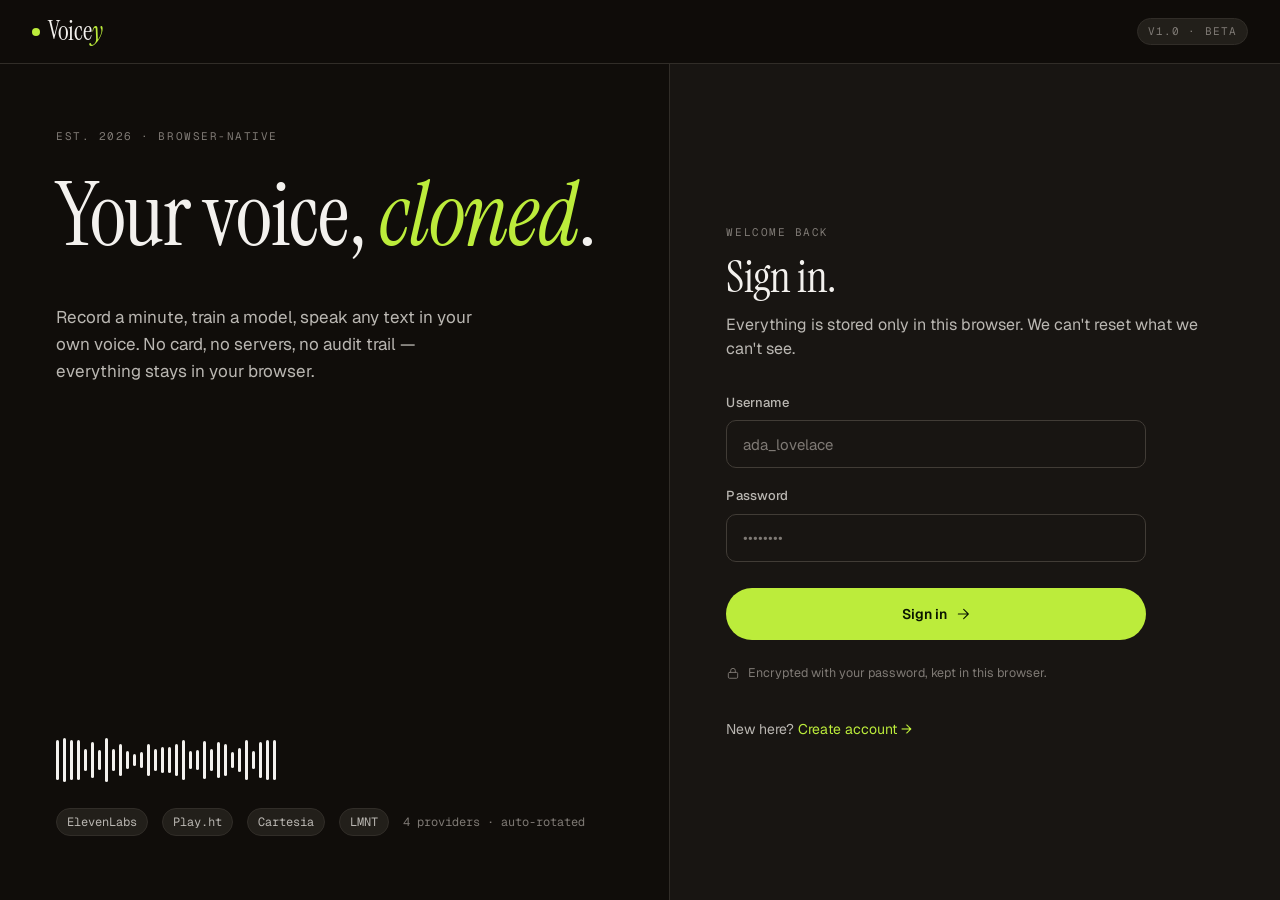
==== commit ad2f2248: "Delete demo voice on tutorial end; fix brand gap splitting Voice/y Co-Authored-By: Claude Sonnet 4.6" ====
--- a/index.html
+++ b/index.html
@@ -18,8 +18,9 @@
 <nav class="nav" id="app-nav">
   <div class="brand">
     <span class="dot"></span>
-    Voice<em>y</em>
-  </div>
+    <span>Voice<em>y</em></span>
+  </div>
+  <div class="nav-center" id="nav-center"></div>
   <div class="nav-meta" id="nav-meta">
     <span class="pill">v1.0 · BETA</span>
   </div>
@@ -61,11 +62,11 @@
         <form id="form-auth" autocomplete="off" novalidate style="display:flex;flex-direction:column;gap:18px;max-width:420px">
           <div class="field">
             <label for="auth-username">Username</label>
-            <input id="auth-username" class="input" placeholder="ada_lovelace" autocomplete="username" />
+            <input id="auth-username" class="input" placeholder="ada_lovelace" autocomplete="off" spellcheck="false" />
           </div>
           <div class="field">
             <label for="auth-password">Password</label>
-            <input id="auth-password" type="password" class="input" placeholder="••••••••" autocomplete="current-password" />
+            <input id="auth-password" type="password" class="input" placeholder="••••••••" autocomplete="new-password" />
           </div>
           <div id="auth-error" class="error-msg hidden"></div>
           <button type="submit" id="auth-submit" class="btn primary" style="margin-top:8px;height:52px;justify-content:center">
@@ -119,7 +120,7 @@
 
       <div id="voice-grid" class="voices-grid"></div>
 
-      <div style="margin-top:64px;display:grid;grid-template-columns:repeat(3,1fr);gap:24px;padding-top:32px;border-top:1px solid var(--line)">
+      <div id="dash-recipe" style="margin-top:64px;display:grid;grid-template-columns:repeat(3,1fr);gap:24px;padding-top:32px;border-top:1px solid var(--line)">
         <div>
           <div class="mono" style="color:var(--accent);font-size:13px;margin-bottom:8px">01</div>
           <div class="display" style="font-size:24px;margin-bottom:6px">Capture</div>
@@ -351,8 +352,8 @@
   <div class="sheet">
     <div class="between" style="padding:22px 28px;border-bottom:1px solid var(--line)">
       <div>
-        <div class="eyebrow">SETTINGS</div>
-        <div class="display" style="font-size:30px;margin-top:4px">API keys</div>
+        <div class="eyebrow" id="keys-sheet-eyebrow">SETTINGS</div>
+        <div class="display" style="font-size:30px;margin-top:4px" id="keys-sheet-title">API keys</div>
       </div>
       <button class="btn icon ghost" id="btn-close-keys">
         <svg width="18" height="18" viewBox="0 0 24 24" fill="none" stroke="currentColor" stroke-width="1.6" stroke-linecap="round"><path d="M6 6l12 12M18 6L6 18"/></svg>
@@ -377,6 +378,16 @@
   </div>
 </div>
 
+<!-- Usage widget (shown when signed in with configured keys) -->
+<div id="usage-widget" class="usage-widget hidden">
+  <div class="usage-header">
+    <span class="eyebrow">EST. USAGE</span>
+    <button id="btn-usage-reset" class="btn-usage-reset">Reset</button>
+  </div>
+  <div id="usage-bars"></div>
+  <div class="usage-footer">tracked in this browser</div>
+</div>
+
 <!-- Toast -->
 <div id="toast" class="toast hidden"></div>
 
--- a/static/css/style.css
+++ b/static/css/style.css
@@ -98,9 +98,9 @@
   position: sticky;
   top: 0;
   z-index: 40;
-  display: flex;
-  align-items: center;
-  justify-content: space-between;
+  display: grid;
+  grid-template-columns: 1fr auto 1fr;
+  align-items: center;
   padding: 0 32px;
   height: 64px;
   background: color-mix(in oklch, var(--bg) 85%, transparent);
@@ -124,7 +124,16 @@
   background: var(--accent);
   flex-shrink: 0;
 }
-.nav-meta { display: flex; align-items: center; gap: 12px; }
+.nav-center { justify-self: center; }
+.nav-meta   { display: flex; align-items: center; gap: 12px; justify-self: end; }
+.btn.tutorial {
+  height: 52px;
+  padding: 0 28px;
+  font-size: 15px;
+  font-weight: 600;
+  gap: 10px;
+  letter-spacing: 0.01em;
+}
 
 /* ── Content wrapper ─────────────────────────────────────────────────────────── */
 .content { position: relative; z-index: 1; }
@@ -556,6 +565,283 @@
   transition: background 0.15s, color 0.15s;
 }
 .btn-reveal:hover { color: var(--ink-mid); }
+
+/* Keys guide */
+.keys-guide {
+  margin-bottom: 4px;
+  padding-bottom: 24px;
+  border-bottom: 1px solid var(--line);
+}
+.keys-guide-steps {
+  display: flex;
+  flex-direction: column;
+  gap: 11px;
+}
+.keys-guide-step {
+  display: flex;
+  align-items: flex-start;
+  gap: 12px;
+  font-size: 13.5px;
+  color: var(--ink-mid);
+  line-height: 1.55;
+}
+.keys-guide-step strong { color: var(--ink); font-weight: 600; }
+.keys-guide-num {
+  width: 22px;
+  height: 22px;
+  border-radius: 999px;
+  background: color-mix(in oklch, var(--accent) 18%, transparent);
+  color: var(--accent);
+  font-family: var(--mono);
+  font-size: 11px;
+  font-weight: 600;
+  display: flex;
+  align-items: center;
+  justify-content: center;
+  flex-shrink: 0;
+  margin-top: 2px;
+}
+.keys-guide-divider {
+  height: 1px;
+  background: var(--line);
+  margin: 20px 0;
+}
+.keys-guide-tips {
+  display: flex;
+  flex-direction: column;
+  gap: 10px;
+}
+.keys-guide-tip {
+  display: flex;
+  gap: 14px;
+  font-size: 13px;
+  color: var(--ink-mid);
+  line-height: 1.5;
+}
+.keys-guide-tip strong { color: var(--ink); font-weight: 600; }
+.keys-guide-tip em { font-style: italic; color: var(--ink); }
+.keys-guide-tip-label {
+  font-family: var(--mono);
+  font-size: 11px;
+  color: var(--ink-low);
+  min-width: 72px;
+  flex-shrink: 0;
+  padding-top: 1px;
+  letter-spacing: 0.02em;
+}
+
+/* Provider signup links */
+.key-row-links {
+  display: flex;
+  align-items: center;
+  gap: 16px;
+  margin-top: 8px;
+}
+.key-link {
+  display: inline-flex;
+  align-items: center;
+  gap: 5px;
+  font-size: 12.5px;
+  color: var(--accent);
+  text-decoration: none;
+  font-weight: 500;
+}
+.key-link:hover { text-decoration: underline; text-underline-offset: 2px; }
+.key-link.dim { color: var(--ink-low); }
+.key-link.dim:hover { color: var(--ink-mid); }
+
+/* Autosave badge */
+.key-saved-badge {
+  font-family: var(--mono);
+  font-size: 11px;
+  color: var(--accent);
+  margin-top: 5px;
+  display: block;
+  transition: opacity 0.3s;
+}
+.key-saved-badge.hidden { display: none; }
+
+/* ── Tour ────────────────────────────────────────────────────────────────────── */
+@keyframes tourRingPulse {
+  0%, 100% { box-shadow: 0 0 0 3px var(--accent), 0 0 0 9999px rgba(0,0,0,.76); }
+  50%       { box-shadow: 0 0 0 5px var(--accent), 0 0 0 9999px rgba(0,0,0,.76); }
+}
+@keyframes tourTtIn {
+  from { opacity: 0; transform: translateY(8px); }
+  to   { opacity: 1; transform: translateY(0); }
+}
+@keyframes tourCenterIn {
+  from { opacity: 0; transform: translate(-50%,-50%) scale(0.94); }
+  to   { opacity: 1; transform: translate(-50%,-50%) scale(1); }
+}
+
+/* pointer-events:none blocks clicks but NOT scroll — views remain scrollable during tour */
+body.tour-active #app-content * { pointer-events: none; }
+body.tour-active #app-nav *     { pointer-events: none; }
+.tour-ring {
+  position: fixed;
+  z-index: 8999;
+  pointer-events: none;
+  box-shadow: 0 0 0 3px var(--accent), 0 0 0 9999px rgba(0,0,0,.76);
+  animation: tourRingPulse 2.4s ease-in-out infinite;
+  transition: top .38s cubic-bezier(.4,0,.2,1),
+              left .38s cubic-bezier(.4,0,.2,1),
+              width .38s cubic-bezier(.4,0,.2,1),
+              height .38s cubic-bezier(.4,0,.2,1),
+              opacity .28s ease,
+              border-radius .38s ease;
+}
+.tour-tooltip {
+  position: fixed;
+  z-index: 9000;
+  background: var(--bg-2);
+  border: 1px solid var(--line-2);
+  border-radius: var(--radius);
+  padding: 24px 26px;
+  box-shadow: 0 24px 64px rgba(0,0,0,.55), 0 0 0 1px rgba(255,255,255,.04);
+}
+.tour-tooltip.tour-tt-anim {
+  animation: tourTtIn .22s ease forwards;
+}
+.tour-tooltip[style*="translate(-50%,-50%)"].tour-tt-anim {
+  animation: tourCenterIn .28s ease forwards;
+}
+.tour-tt-header {
+  display: flex;
+  align-items: center;
+  justify-content: space-between;
+  margin-bottom: 14px;
+}
+.tour-skip-btn {
+  font-family: var(--mono);
+  font-size: 11px;
+  color: var(--ink-low);
+  background: none;
+  border: none;
+  cursor: pointer;
+  padding: 0;
+  letter-spacing: 0.04em;
+}
+.tour-skip-btn:hover { color: var(--ink-mid); text-decoration: underline; }
+.tour-tt-title {
+  font-family: var(--serif);
+  font-size: 28px;
+  font-weight: 400;
+  letter-spacing: -0.01em;
+  line-height: 1.15;
+  color: var(--ink);
+  margin-bottom: 10px;
+  padding-bottom: 0.06em;
+}
+.tour-tt-body {
+  font-size: 13.5px;
+  color: var(--ink-mid);
+  line-height: 1.65;
+  margin-bottom: 22px;
+}
+.tour-tt-footer {
+  display: flex;
+  align-items: center;
+  justify-content: space-between;
+  gap: 12px;
+}
+.tour-dots {
+  display: flex;
+  align-items: center;
+  gap: 5px;
+}
+.tour-dot {
+  display: block;
+  width: 5px;
+  height: 5px;
+  border-radius: 999px;
+  background: var(--bg-3);
+  border: 1px solid var(--line-2);
+  transition: background .2s, transform .2s, border-color .2s;
+}
+.tour-dot.on   { background: var(--accent); border-color: var(--accent); transform: scale(1.4); }
+.tour-dot.done { background: var(--ink-low); border-color: var(--ink-low); }
+
+/* ── Usage widget ────────────────────────────────────────────────────────────── */
+.usage-widget {
+  position: fixed;
+  bottom: 24px;
+  right: 24px;
+  z-index: 30;
+  background: var(--bg-2);
+  border: 1px solid var(--line);
+  border-radius: var(--radius);
+  padding: 14px 16px;
+  width: 224px;
+  box-shadow: 0 8px 32px rgba(0, 0, 0, .45);
+}
+.usage-header {
+  display: flex;
+  align-items: center;
+  justify-content: space-between;
+  margin-bottom: 10px;
+}
+.btn-usage-reset {
+  font-size: 11px;
+  color: var(--ink-low);
+  background: none;
+  border: none;
+  padding: 0;
+  cursor: pointer;
+  font-family: var(--mono);
+  text-decoration: underline;
+  text-underline-offset: 2px;
+}
+.btn-usage-reset:hover { color: var(--ink-mid); }
+.usage-row {
+  display: flex;
+  align-items: center;
+  gap: 8px;
+  margin-bottom: 7px;
+}
+.usage-row:last-child { margin-bottom: 0; }
+.usage-label {
+  font-family: var(--mono);
+  font-size: 10px;
+  color: var(--ink-low);
+  width: 20px;
+  flex-shrink: 0;
+}
+.usage-bar-track {
+  flex: 1;
+  height: 4px;
+  border-radius: 999px;
+  background: var(--bg-3);
+  overflow: hidden;
+}
+.usage-bar-fill {
+  height: 100%;
+  border-radius: 999px;
+  background: var(--accent);
+  transition: width 0.4s ease;
+  min-width: 2px;
+}
+.usage-bar-fill.warn { background: oklch(0.82 0.16 80); }
+.usage-bar-fill.crit { background: var(--danger); }
+.usage-num {
+  font-family: var(--mono);
+  font-size: 10px;
+  color: var(--ink-low);
+  white-space: nowrap;
+  width: 56px;
+  text-align: right;
+}
+.usage-footer {
+  font-family: var(--mono);
+  font-size: 9.5px;
+  color: var(--ink-low);
+  margin-top: 10px;
+  padding-top: 10px;
+  border-top: 1px solid var(--line);
+  opacity: 0.6;
+  text-align: center;
+  letter-spacing: 0.04em;
+}
 
 /* ── Toast ───────────────────────────────────────────────────────────────────── */
 .toast {
